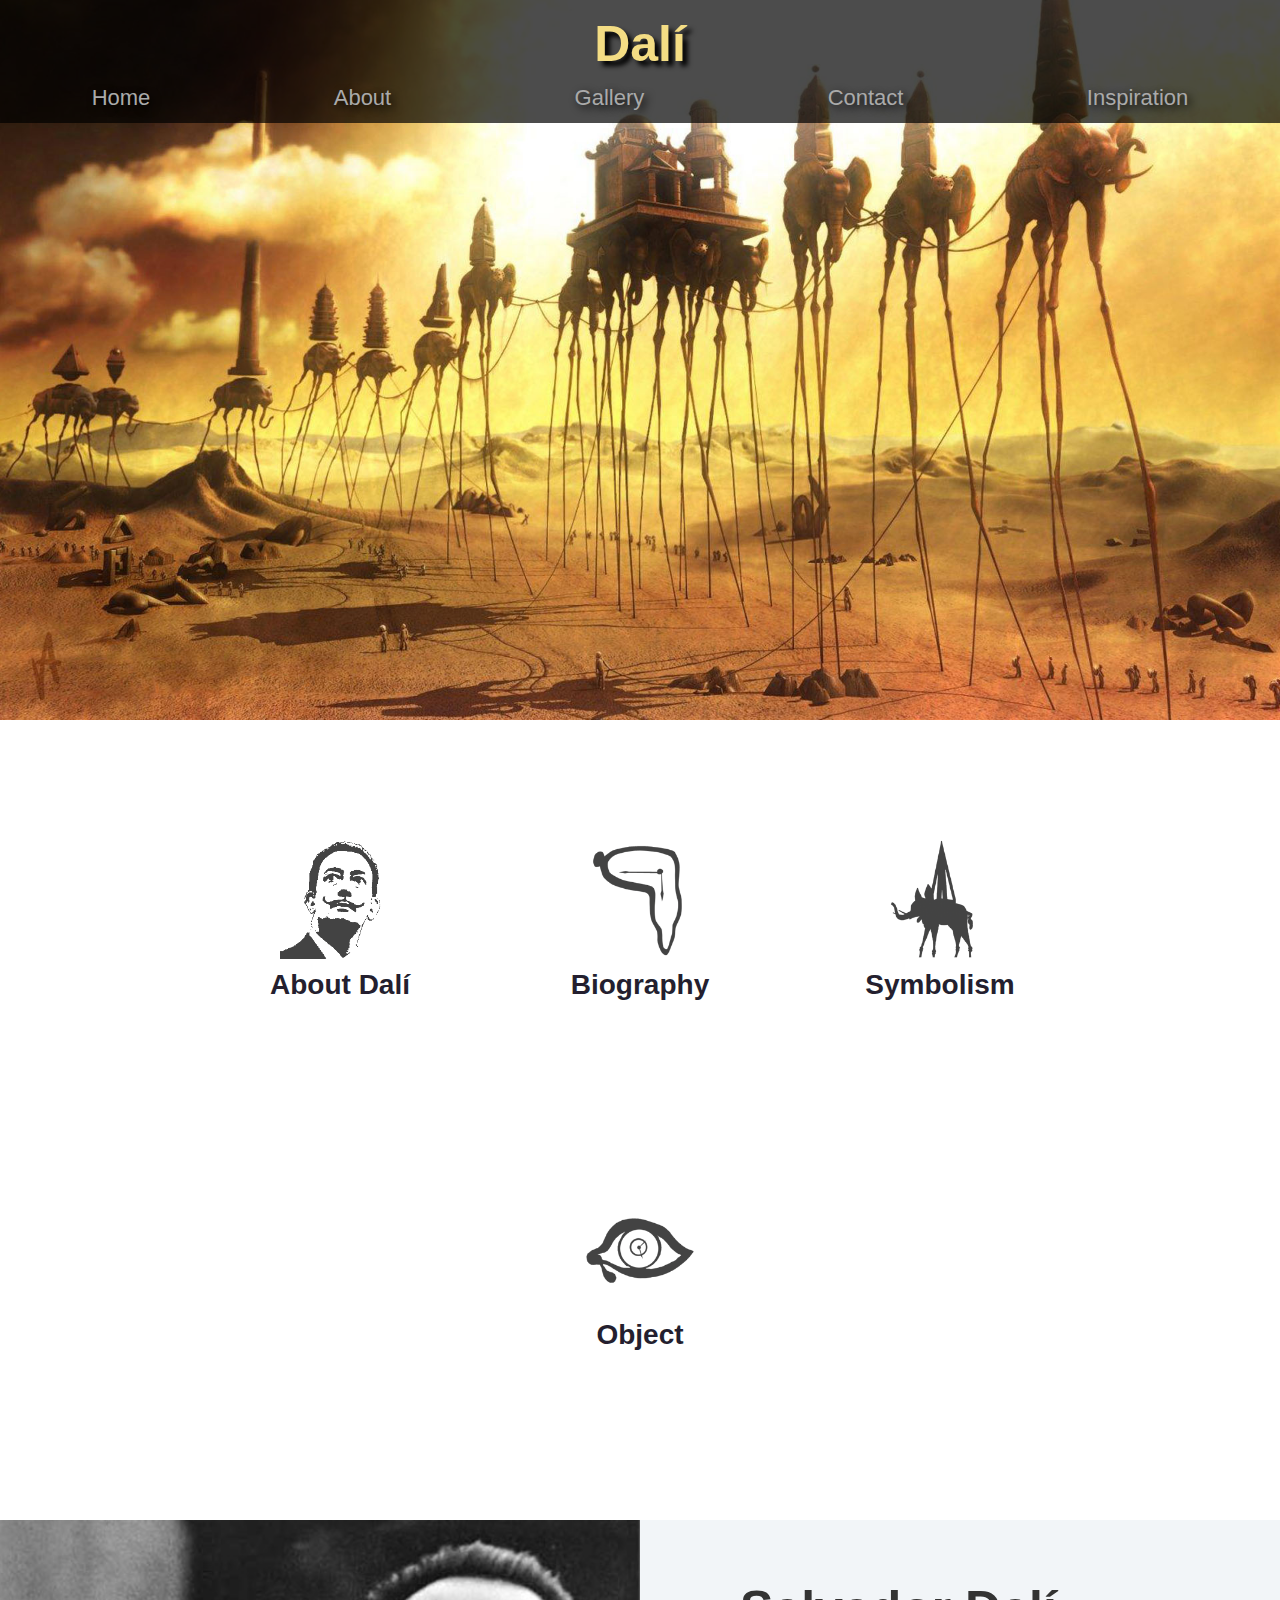
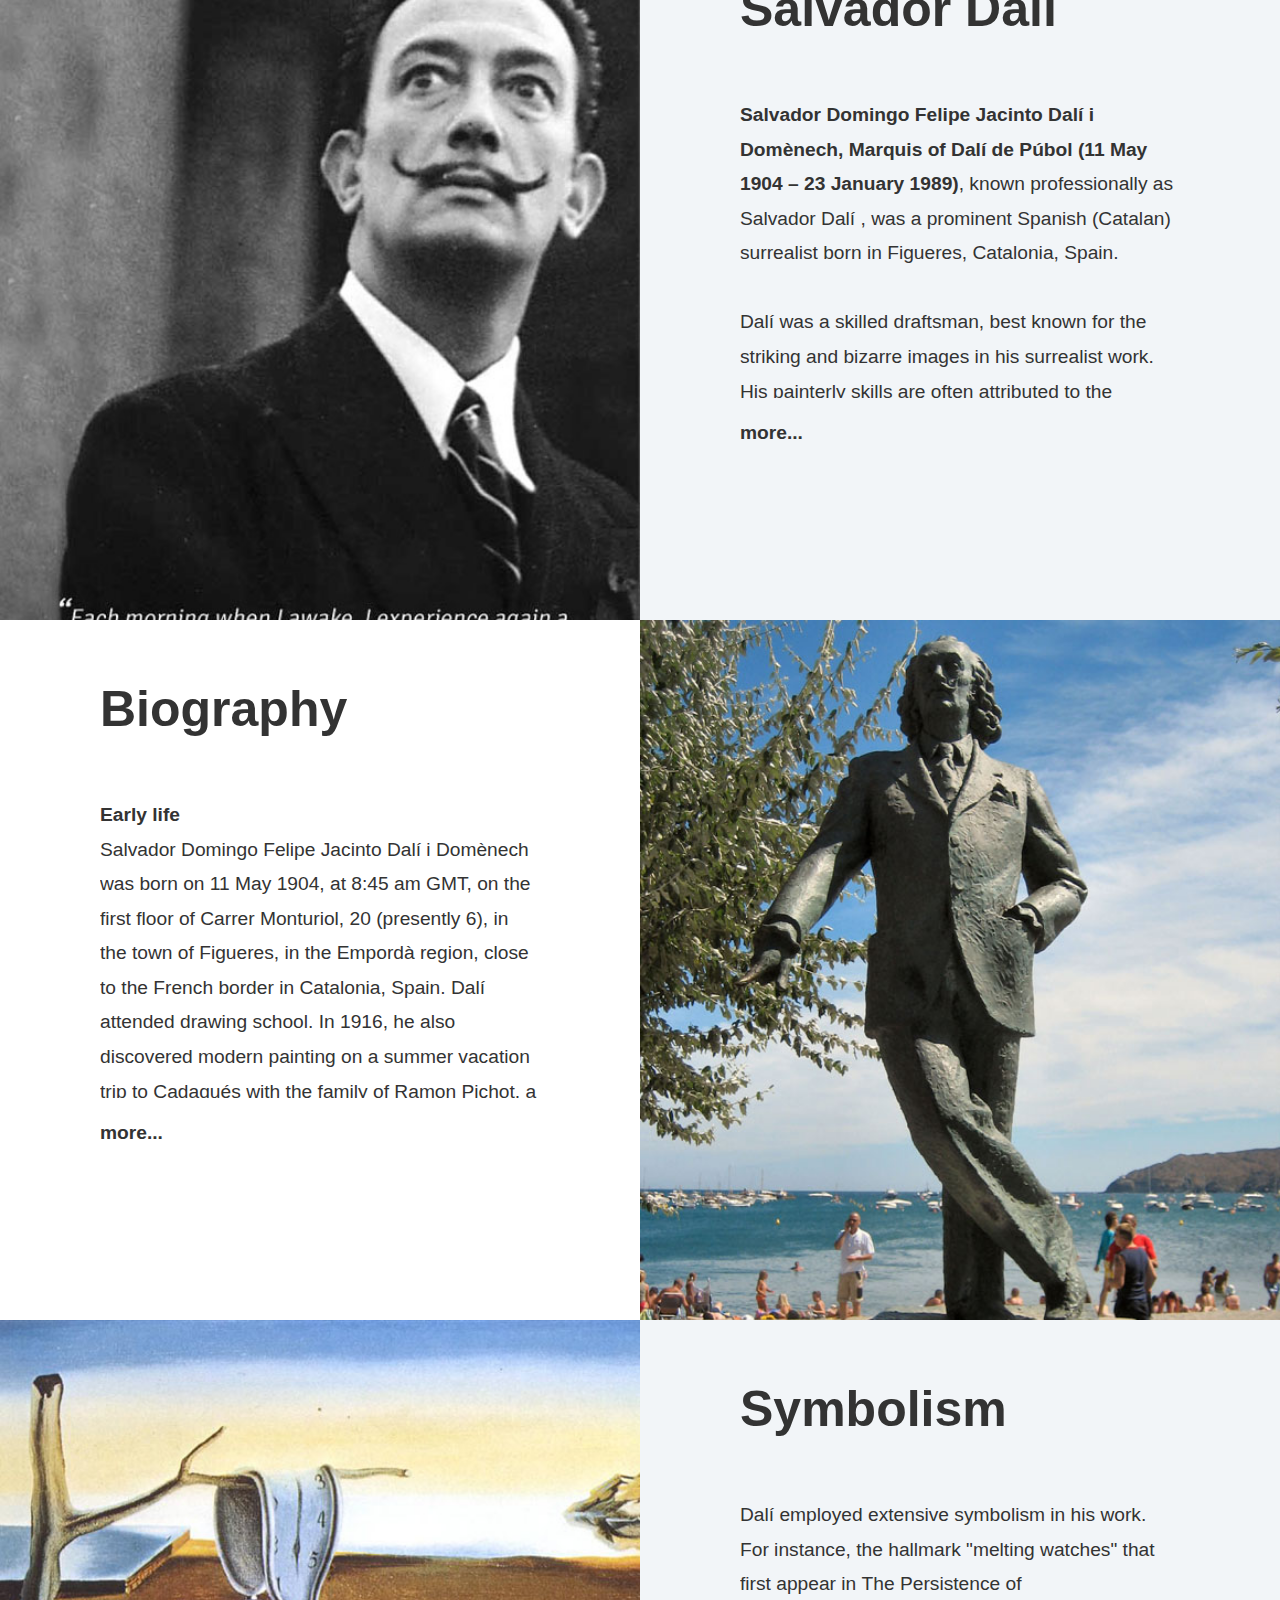
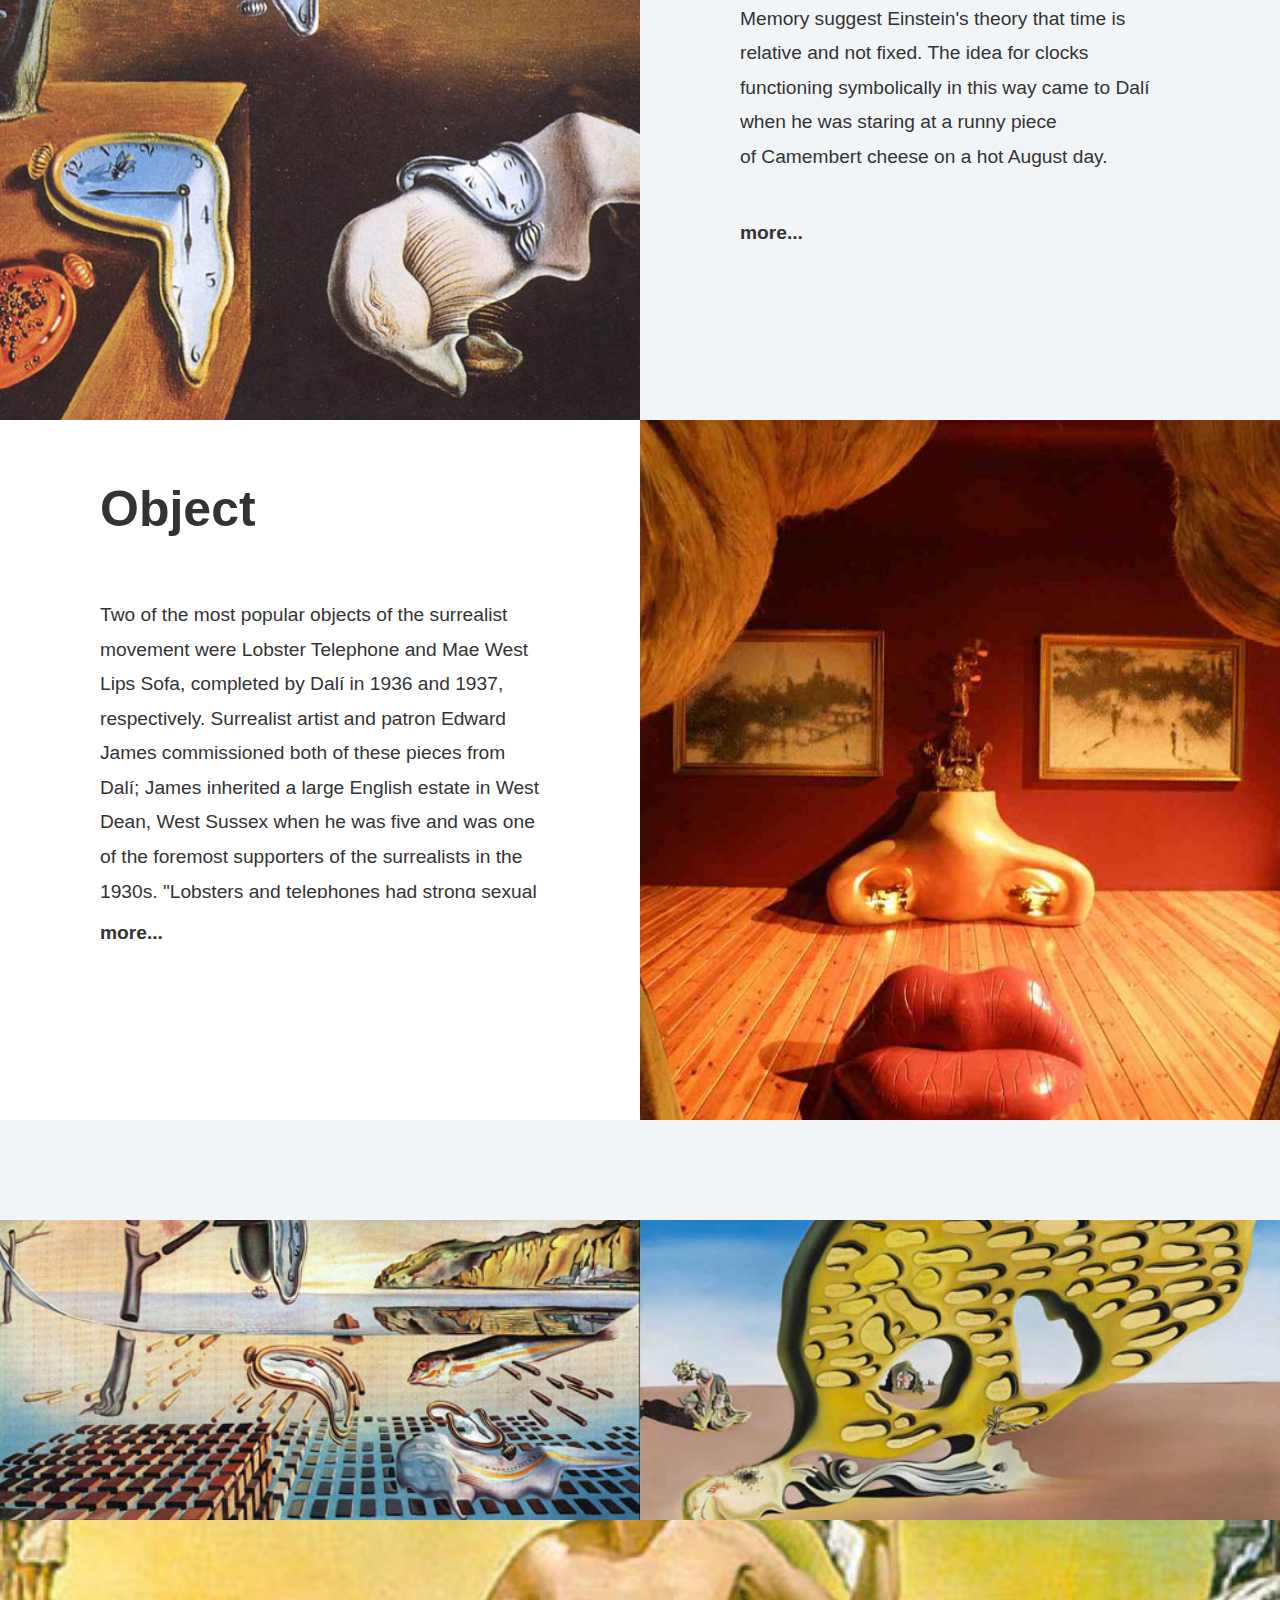
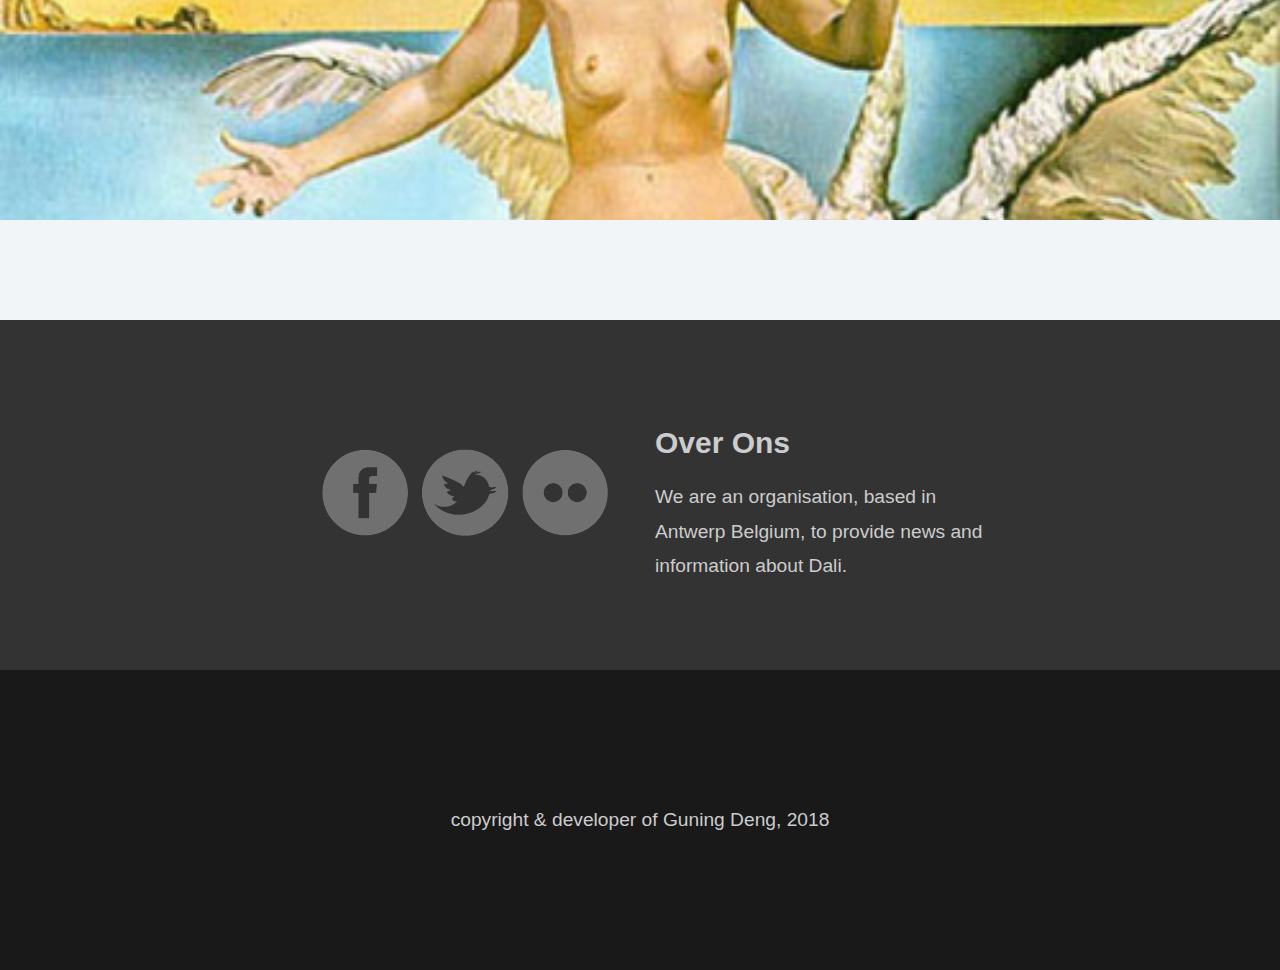
==== about.html @ 499a875d "1.0 Edition" ====
<!DOCTYPE html>
<html lang="en">
<head>
    <meta charset="UTF-8">
    <title>about</title>
    <link rel="stylesheet" href="css/style.css">
</head>
<body>
   <header>
       <div class="warp">
               <div class="swiper-container">
                   <div class="swiper-wrapper">
                       <div class="swiper-slider">
                           <div class="sliderimg" style="background-image: url(img/daliabout.jpg)"> </div>
                       </div>
                   </div>
               </div>
           </div>
           <div class="navbox">
               <h2 class="pagedali">Dalí</h2>
               <nav class="page">
               <a href="index.html" class="link">Home</a>
               <a href="about.html" class="link">About</a>
               <a href="gallery.html" class="link">Gallery</a>
               <a href="contact.html" class="link">Contact</a>
               <a href="inspiration.html" class="link">Inspiration</a>
           </nav>
           </div>
   </header>
   
   <main>
       <div class="box-icon">
          
           <a href="#sd" class="bookmark">
               <div class="iconbox"><img src="img/daiicon01.png" width="120px">
               <h5>About Dalí</h5>
               </div>
           </a>
           
           <a href="#bi" class="bookmark">
               <div class="iconbox"><img src="img/dalibio.png" width="120px">
               <h5>Biography</h5>
               </div>
           </a>
           
           <a href="#schilder" class="bookmark">
               <div class="iconbox"><img src="img/dalistijl.png" width="120px">
               <h5>Symbolism</h5>
               </div>
           </a>
           
           <a href="#ob" class="bookmark">
               <div class="iconbox"><img src="img/daliobj.png" width="120px" alt="dali icion">
               <h5>Object</h5>
               </div>
           </a>
          </div>     
       
       <section>
           <div class="imgbox" style="background-image: url(img/portrait.jpg)"><a name="sd"></a>
           </div>
           <articel class="texblokr">
               <h1>Salvador Dalí</h1>
               <p class="intro"><strong>Salvador Domingo Felipe Jacinto Dalí i Domènech, Marquis of Dalí de Púbol (11 May 1904 – 23 January 1989)</strong>, known professionally as Salvador Dalí , was a prominent Spanish (Catalan) surrealist born in Figueres, Catalonia, Spain.
               <br><br>
               Dalí was a skilled draftsman, best known for the striking and bizarre images in his surrealist work. His painterly skills are often attributed to the influence of Renaissance masters. His best-known work, The Persistence of Memory, was completed in August 1931. Dalí's expansive artistic repertoire included film, sculpture, and photography, in collaboration with a range of artists in a variety of media.
               </p> <br>
               <a href="https://nl.wikipedia.org/wiki/Salvador_Dal%C3%AD" target="_blank" class="morelink">
                  <p><strong>more...</strong></p>
               </a>
           </articel>
       </section>
       
       <section class="leftimg">
           <articel class="texblokl">
               <h1>Biography</h1>
               <p class="intro"><strong>Early life</strong><br>
               Salvador Domingo Felipe Jacinto Dalí i Domènech was born on 11 May 1904, at 8:45 am GMT, on the first floor of Carrer Monturiol, 20 (presently 6), in the town of Figueres, in the Empordà region, close to the French border in Catalonia, Spain.
               Dalí attended drawing school. In 1916, he also discovered modern painting on a summer vacation trip to Cadaqués with the family of Ramon Pichot, a local artist who made regular trips to Paris. The next year, Dalí's father organized an exhibition of his charcoal drawings in their family home. He had his first public exhibition at the Municipal Theatre in Figueres in 1919, a site he would return to decades later. <br><br>
               <strong>Madrid and Paris</strong>
               </p> <br>
               <a href="https://nl.wikipedia.org/wiki/Salvador_Dal%C3%AD" target="_blank" class="morelink">
                  <p><strong>more...</strong></p>
               </a>
           </articel>
           <div class="imgbox" style="background-image: url(img/Salvador_Dali_-_Statue_-_Cadaques_-_Spain.jpg)">
               <a name="bi">
               </a>
           </div>
       </section>
       
       <section>
           <div class="imgbox" style="background-image: url(img/1931.jpg)"><a name="schilder"></a>
           </div>
           <articel class="texblokr">
               <h1>Symbolism</h1>
               <p class="intro">Dalí employed extensive symbolism in his work. For instance, the hallmark "melting watches" that first appear in The Persistence of Memory suggest Einstein's theory that time is relative and not fixed. The idea for clocks functioning symbolically in this way came to Dalí when he was staring at a runny piece of Camembert cheese on a hot August day. <br><br>
               The elephant is also a recurring image in Dalí's works. It appeared in his 1944 work Dream Caused by the Flight of a Bee Around a Pomegranate a Second Before Awakening. The elephants, inspired by Gian Lorenzo Bernini's sculpture base in Rome of an elephant carrying an ancient obelisk, are portrayed "with long, multijointed, almost invisible legs of desire" along with obelisks on their backs. 
               </p> <br>
               <a href="https://nl.wikipedia.org/wiki/Salvador_Dal%C3%AD" target="_blank" class="morelink">
                  <p><strong>more...</strong></p>
               </a>
           </articel>
       </section>
       
       <section class="leftimg">
           <articel class="texblokl">
               <h1>Object</h1>
               <p class="intro"><a id="ob">Two of the most popular objects of the surrealist movement were Lobster Telephone and Mae West Lips Sofa, completed by Dalí in 1936 and 1937, respectively. Surrealist artist and patron Edward James commissioned both of these pieces from Dalí; James inherited a large English estate in West Dean, West Sussex when he was five and was one of the foremost supporters of the surrealists in the 1930s. "Lobsters and telephones had strong sexual connotations for [Dalí]", according to the display caption for the Lobster Telephone at the Tate Gallery, "and he drew a close analogy between food and sex." The telephone was functional, and James purchased four of them from Dalí to replace the phones in his retreat home.</a> 
               </p> <br>
               <a href="https://nl.wikipedia.org/wiki/Salvador_Dal%C3%AD" target="_blank" class="morelink">
                  <p><strong>more...</strong></p>
               </a>
           </articel>
           <div class="imgbox" style="background-image: url(img/mae-west-room.jpg)">
           </div>
       </section>
       
       <section class="under">
           <div class="galleryimg" style="background-image: url(img/persistence.jpg)">
               <div class="galleryfil">
                   <h3 class="gallerytitle">Persistence of Memory</h3>
                   <h6>Salvador Dalí</h6>
               </div>
           </div>
           <div class="galleryimg" style="background-image: url(img/Pinakothek-der-Moderne.jpg)">
               <div class="galleryfil">
                   <h3 class="gallerytitle">The Enigma of Desire</h3>
                   <h6>Salvador Dalí</h6>
               </div>
           </div>
           <div class="galleryimg" style="background-image: url(img/Leda-atomica.jpg)">
               <div class="galleryfil">
                   <h3 class="gallerytitle">Leda Atomica</h3>
                   <h6>Salvador Dalí</h6>
               </div>
           </div>
       </section>
       
   </main>
   
       <footer>
           <footer class="exinfo">
               <a href="https://www.facebook.com/SalvadorDaliPage/" target="_blank"><img src="img/facebook%20icon.png" width="100px" class="socialicon"></a>
               <a href="https://twitter.com/MuseuDali" target="_blank"><img src="img/twi%20icon.png" width="100px" class="socialicon"></a>
               <a href="https://www.flickr.com/groups/34301001@N00/" target="_blank"><img src="img/flickr%20icon.png" width="100px" class="socialicon"></a>
               <div class="footertext">
           <h4>Over Ons</h4>
           <p class="footertext">We are an organisation, based in Antwerp Belgium, to provide news and information about Dali.</p>
       </div>
           </footer>
           <footer class="copyright">
               <p>copyright & developer of Guning Deng, 2018</p>
           </footer>
       </footer>    

</body>
</html>
---- css/style.css ----
*{
    margin: 0;
    padding: 0;
    box-sizing: border-box;
}

body{
    min-height: 50vh;
    background: url(../img/beckground01.png);
    background-size: auto;
    font-family: Arial,sans-serif;
    font-size: 100%;
}

#container{
    width: 100vw;
    height: 100vh;
    display: flex;
    flex-direction: column;
    flex-wrap: wrap;
    
}


#homefilter{
    width: 100vw;
    height: 50vh;
    display: flex;
    align-items: flex-end;
    background: rgba(4,14,60,.25);
}

nav.homemenu{
    width: 48vw;
    height: 100px;
    display: flex;
    justify-content: flex-end;
    align-items: flex-end;
    transition: all 1.5s linear;
}

nav a.homelink{
    padding-left: 50px;
    font-size: 22px;
    color: #ccc;
    text-decoration: none;
}
nav a.homelink:hover {
    color: rgb(244, 221, 132);
}

#dalibox{
    width: 100vw;
    height: 50vh;
    display: flex;
}

#dalihome{
    width: 48vw;
    height: 100px;
    text-align: right;
}

.dalih2{
    width: 100%;
    min-height: 50px;
}

h2.homedali{
    font-size: 50px;
    color: rgb(244, 221, 132);
    text-shadow: 5px 5px 5px #000;
    
}

#homeimgbox{
    width: 52vw;
    height: 100vh;
    margin-top: -50vh;
    display: flex;
    justify-content: flex-end;
    align-items: flex-end;
}

#homeimg{
    width: 90%;
    height: 98vh;
    background: url(../img/hooft02.png) no-repeat;
    background-size: contain;
    background-position: right bottom;
}


/* about */

header{
    width: 100%;
    height: 100%;
    top: 0;
    left: 0;
    position: relative;
}

.warp{
    width: 100vw;
    height: 0;
    padding-bottom: 56.25%;
    top: 0;
    left: 0;
    position: relative;
    background: #333;
    overflow: hidden;
}

.swiper-container{
    width: 100%;
    height: 0;
    padding-bottom: 56.25%;
}

.sliderimg{
    width: 300%;
    height: 0;
    padding-bottom: 56.25%;
    background: #000 0 center no-repeat;
    background-size: cover;
    animation: silder 20s infinite linear;
    animation-play-state: running;
}
@keyframes silder{
    0% {
        transform: translate(0,0);
    }
    7% {
        transform: translate(0,0);
    }
    
    12% {
        transform: translate(-33.33%,0);
    }
    32% {
        transform: translate(-33.33%,0);
    }
    
    37% {
        transform: translate(-66.66%,0);
    }
    57% {
        transform: translate(-66.66%,0);
    }
    
    62% {
        transform: translate(-33.33%,0);
    }
    82% {
        transform: translate(-33.33%,0);
    }
    
    87% {
        transform: translate(0,0);
    }
    
}
.sliderimg:hover {
    animation-play-state: paused;
}

.navbox{
    width: 100vw;
    min-height: 120px;
    top: 0;
    left: 0;
    position: absolute;
    background: rgba(0,0,0,.7);
    text-align: center;
}

h2.pagedali{
    font-size: 50px;
    margin-top: 15px;
    color: rgb(244, 221, 132);
    text-shadow: 5px 5px 5px #000;
}

nav.page{
    width: 100%;
    height: 50px;
    display: flex;
    justify-content: center;
    align-items: flex-end;
    
}

a.link{
    min-height: 50px;
    display: flex;
    flex: auto;
    justify-content: center;
    align-items: center;
    padding: 0 50px;
    font-size: 22px;
    color: #aaa;
    text-decoration: none;
    text-shadow: 3px 3px 8px #000;
}
a.link:hover {
    color: rgb(244, 221, 132);
}

.box-icon{
    width: 100vw;
    min-height: 300px;
    display: flex;
    padding: 50px;
    flex-wrap: wrap;
    justify-content: center;
    background: #fff;
}

.iconcont{
    width: 100%;
    min-height: 300px;
    display: flex;
    flex-wrap: wrap;
    justify-content: space-around;
}
.iconbox{
    width: 300px;
    height: 300px;
    margin-bottom: 50px;
    display: flex;
    flex-direction: column;
    justify-content: center;
    align-items: center;
    text-align: center;
    text-decoration: none;
    color: rgb(36, 31, 47);
    border: 8px solid rgba(0, 0,0,0);
    border-radius: 50%;
    box-shadow: 8px 8px 10px rgba(0,0,0,0);
    transition: all .5s linear;
}
.iconbox:hover {
    border: 8px solid rgba(0, 0,0,.1);
    border-radius: 50%;
    box-shadow: 8px 8px 10px rgba(0,0,0,.3);
}

a.bookmark{
    text-decoration: none;
}

section{
    width: 100vw;
    min-height: 600px;
    background: #f2f5f8;
    display: flex;
    flex-direction: row;
}

.imgbox{
    width: 50%;
    height: 700px;
    background-repeat: no-repeat;
    background-size: cover;
    background-position: top;
}

articel.texblokr{
    width: 50%;
    padding: 0 100px 20px 100px;
    background: #f2f5f8;
    color: #333;
}

articel.texblokl{
    width: 50%;
    padding: 0 100px 20px 100px;
    background: #fff;
    color: #333;
}

h1{
    font-size: 50px;
    margin: 60px 0;
}

p{
    font-size: 1.2em;
    line-height: 180%;
}

p.intro{
    width: 100%;
    height: 300px;
    overflow: hidden;
}

a.morelink{
    color: #333;
    text-decoration: none;
}

footer{
    width: 100vw;
    min-height: 300px;
    background: #fff;
    color: #ccc;
}

section.under{
    padding: 100px 0;
    display: flex;
    flex-wrap: wrap;
    align-items: center;
}

.galleryimg{
    width: 500px;
    height: 300px;
    flex: auto;
    background-repeat: no-repeat;
    background-size: cover;
    background-position: center;
}

.galleryfil{
    height: 300px;
    background: rgba(0,0,0,0);
    transition: all .6s linear;
}
.galleryfil:hover {
    background: rgba(0,0,0,.7);
}
.galleryfil:hover h3.gallerytitle {
    height: 70px;
    top: 100px;
    color: rgba(244,221,132,1);
}
.galleryfil:hover h6 {
    color: rgba(255,255,255,.8);
}

h3.gallerytitle{
    height: 70px;
    top: 0px;
    left: 0;
    margin: 0 auto;
    position: relative;
    color: rgba(244,221,132,0);
    text-align: center;
    line-height: 65px;
    font-size: 38px;
    transform-origin: center;
    transition: all .75s linear;
}
h6{
    top: 50%;
    font-size: 1em;
    font-style: oblique;
    text-align: center;
    color: rgba(255,255,255,0);
    line-height: 200px;
    transition: all 1.9s linear;
}

footer.exinfo{
    width: 100%;
    min-height: 350px;
    padding: 50px;
    display: flex;
    flex-wrap: wrap;
    justify-content: center;
    align-items: center;
    align-items: center;
    background: rgba(0,0,0,.8);
}

footer.copyright{
    width: 100%;
    height: 200px;
    display: flex;
    justify-content: center;
    align-items: center;
    background: rgba(0,0,0,.9);
}

img.socialicon{
    opacity: .3;
}

img.socialicon:hover {
    opacity: .6;
}

.footertext{
    width: 350px;
    padding-left: 20px;
}
h4{
    font-size: 30px;
    margin: 20px 0;
    padding-left: 20px;
}

h5{
    margin-top: 10px;
    font-size: 28px;
}

/* gallery */

a.iconlink{
    text-decoration: none;
}

/* contact */
#gmap{
    width: 50%;
    height: 700px;
    overflow: hidden;
}

#inform{
    width: 100%;
    font-size: 20px;
}

#infoarea{
    width: 100%;
    height: 160px;
}

.openingsuren{
    min-height: 300px;
}

.dagen{
    width: 100%;
    min-height: 30px;
    display: flex;
    flex-wrap: wrap;
}

.uren{
    width: 50%;
}
p.pcont{
    line-height: 120%;
}

.formfont{
    width: 80px;
    height: 30px;
    padding: 5px;
    border-radius: 5px;
    font-size: 20px;
    color: #333;
    line-height: 10px;
}

/* animation */
header.header-anim{
    width: 100vw;
    min-height: 120px;
    background: rgba(0,0,0,.7);
}
main.animatie{
    width: 100vw;
    height: 1200px;
    background: #f2f5f8;
}

#anibox{
    height: 1000px;
    position: relative;
}

#anicontan{
    width: 585px;
    height: 800px;
    position: absolute;
    top: 50%;
    left: 50%;
    transform: translate(-50%,-50%);
}

#corp{
    width: 585px;
    height: 800px;
    position: absolute;
    background-image: url(../img/corpushypercube01.jpg);
}

#blokback{
    width: 185px;
    height: 185px;
    top: 228px;
    left: 270px;
    position: absolute;
    background-image: url(../img/backblok01.png);
    animation: blok 2s 3.7s infinite ease-in-out;
}

#blokleft{
    width: 185px;
    height: 185px;
    top: 175px;
    left: 45px;
    position: absolute;
    transform: scale(1);
    background-image: url(../img/sideblokleft.png);
    animation: blok 2s 1s infinite ease-in-out;
}
@keyframes blok{
    50% {
        transform: scale(.96)
    }
}

#blokcnet01{
    width: 185px;
    height: 185px;
    top: 28px;
    left: 168px;
    position: absolute;
    background-image: url(../img/centblok01.png);
    animation: blok 2s infinite ease-in-out;
}

#blokcent02{
    width: 185px;
    height: 185px;
    top:150px;
    left: 168px;
    position: absolute;
    background-image: url(../img/centblok02.png);
    animation: blok 2s 1.5s infinite ease-in-out;
}

#blokcent03{
    width: 185px;
    height: 185px;
    top: 260px;
    left: 163px;
    position: absolute;
    background-image: url(../img/centblok03.png);
    transform: scale(1.02);
    animation: blok 2s 3.3s infinite ease-in-out;
}

#blokcent04{
    width: 185px;
    height: 185px;
    top: 388px;
    left: 165px;
    position: absolute;
    background-image: url(../img/centblok04.png);
    animation: blok 2s 4.7s infinite ease-in-out;
}

#blokright{
    width: 185px;
    height: 185px;
    top: 123px;
    left: 280px;
    position: absolute;
    background-image: url(../img/sideblokright.png);
    animation: blok 2s 2.3s infinite ease-in-out;
}

#lichaam{
    width: 409px;
    height: 544px;
    top: 10px;
    left: 30px;
    position: absolute;
    background: url(../img/lihaam01.png);
    animation: lic 2.8s 1.2s infinite linear;
}
@keyframes lic{
    50% {
        transform: scale(.93) perspective(450px) rotateX(6deg);
    }
}

#flyerbox{
    width: 100px;
    height: 200px;
    position: absolute;
    transform: translate3d(0px,500px,0);
    animation: ff 6s 1.3s infinite ease-in-out;
}
@keyframes ff{
    50% {
        transform: translate3d(500px,150px,0);
    }
    100% {
        transform: translate3d(100px,-100px,0) scale(.05);
    }
}

#fly{
    width: 50px;
    height: 50px;
    top: 90%;
    position: relative;
    background-image: url(../img/butterfly-animated-gif-45.gif);
    background-repeat: no-repeat;
    background-size: contain;
    animation: fly 2.1s infinite ease-in-out;
}
@keyframes fly{
    50% {
        top: 10%;
    }
}



/* screen smaller than 800px */
@media all and (max-width: 800px) {
    #container {
        flex-direction: column;
    }
    #dalibox {
        flex-direction: column;
    }
    #homeimgbox {
        width: 100vw;
        min-height: 80vh;
        margin-top: 0;
        align-items: flex-end;
    }
    
    #homeimg {
        width: 100%;
        height: 500px;
        background-size: contain;
    }
    #dalihome {
        width: 100vw;
        text-align: center;
    }
    
    #homefilter {
        height: 100px;
    }
    nav.homemenu {
    width: 100vw;
    height: 100px;
    display: flex;
    justify-content: center;
    align-items: center;
    }
    nav >a.homelink {
    flex: auto;
    padding: 0 20px;
    font-size: 22px;
    }
    
    /* page */
    
    .iconcont{
        justify-content: center;
    }
        
    section {
        flex-direction: column;
        align-items: center;
    }
    section.leftimg {
        flex-direction: column-reverse;
    }
    
    articel.texblokr {
        width: 100%;
    }
    articel.texblokl{
        width: 100%;
        background: #f2f5f8;
    }
    a.link {
        padding: 0;
    }
    .galleryimg{
        width: 100%;
    }
    .imgbox {
        width: 100%;
    }
    
    #inform {
        width: 100%;
    }
    #gmap {
        width: 100%;
    }
}
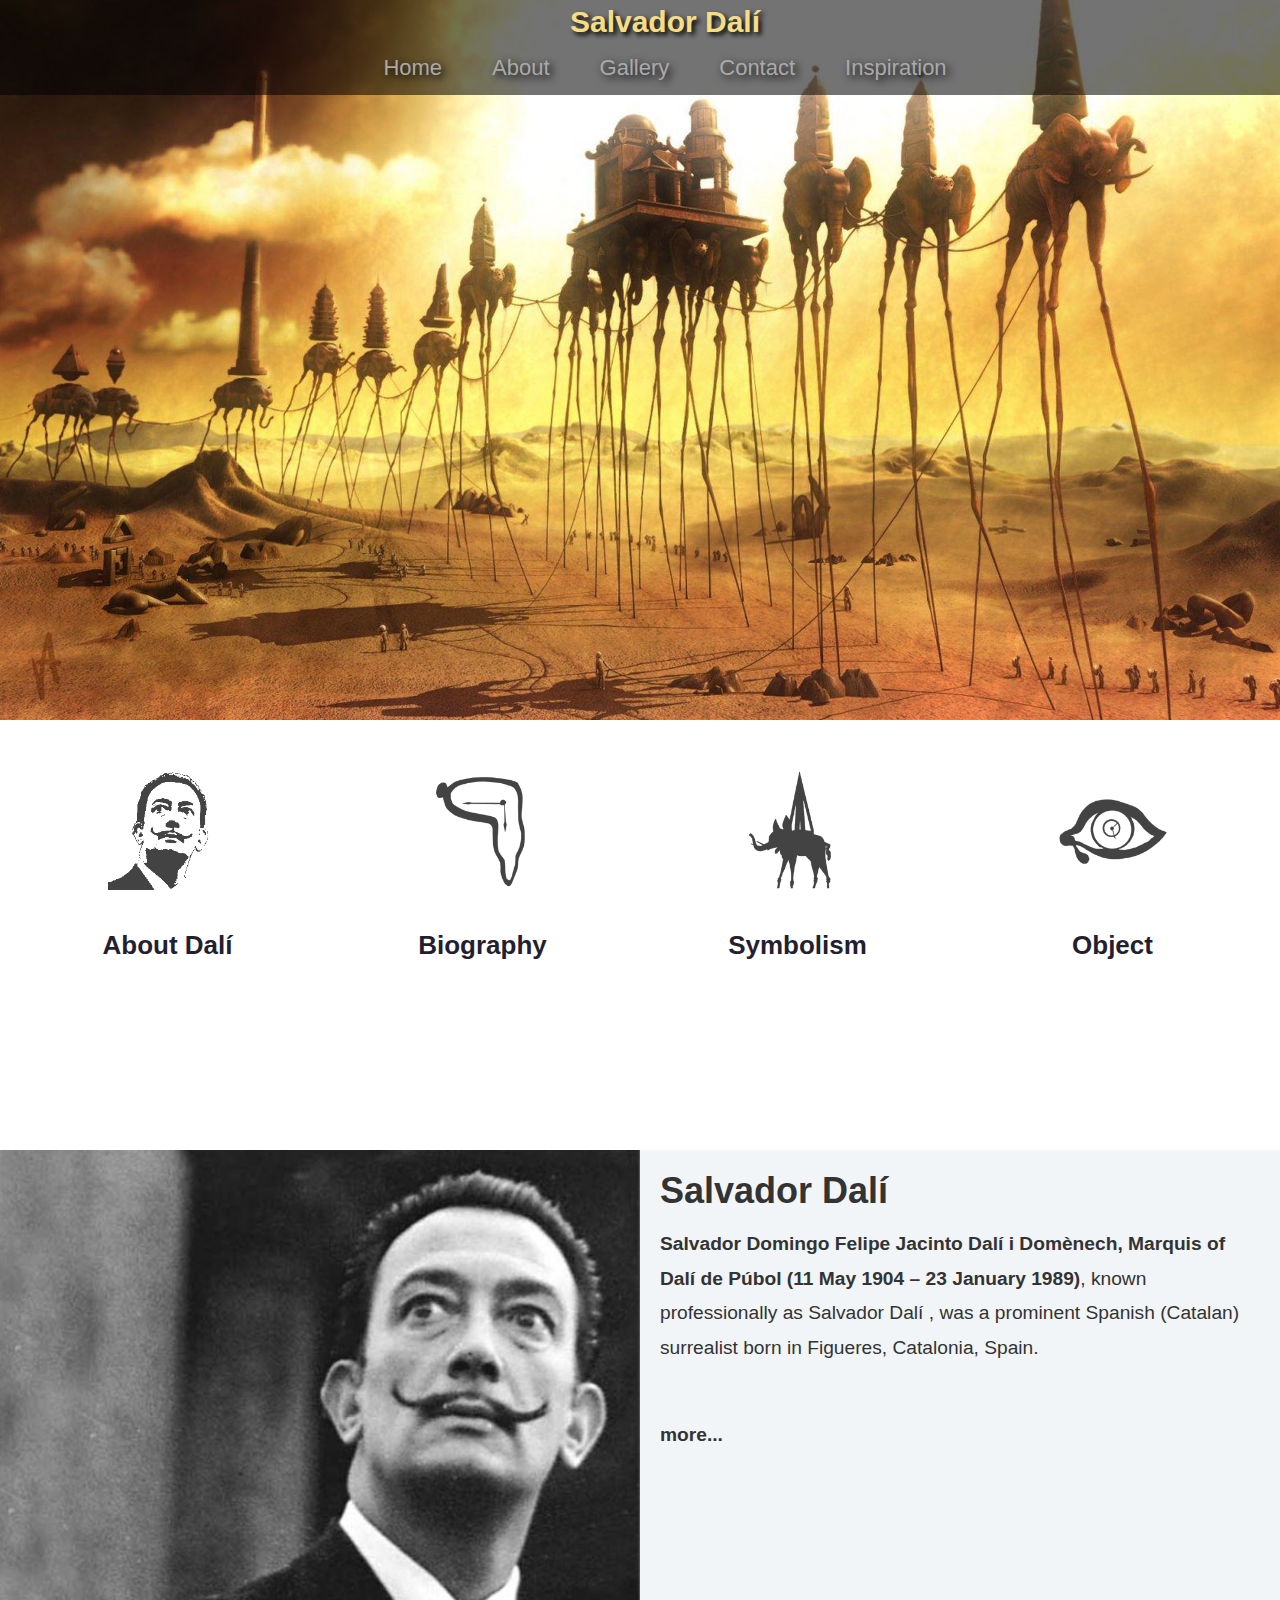
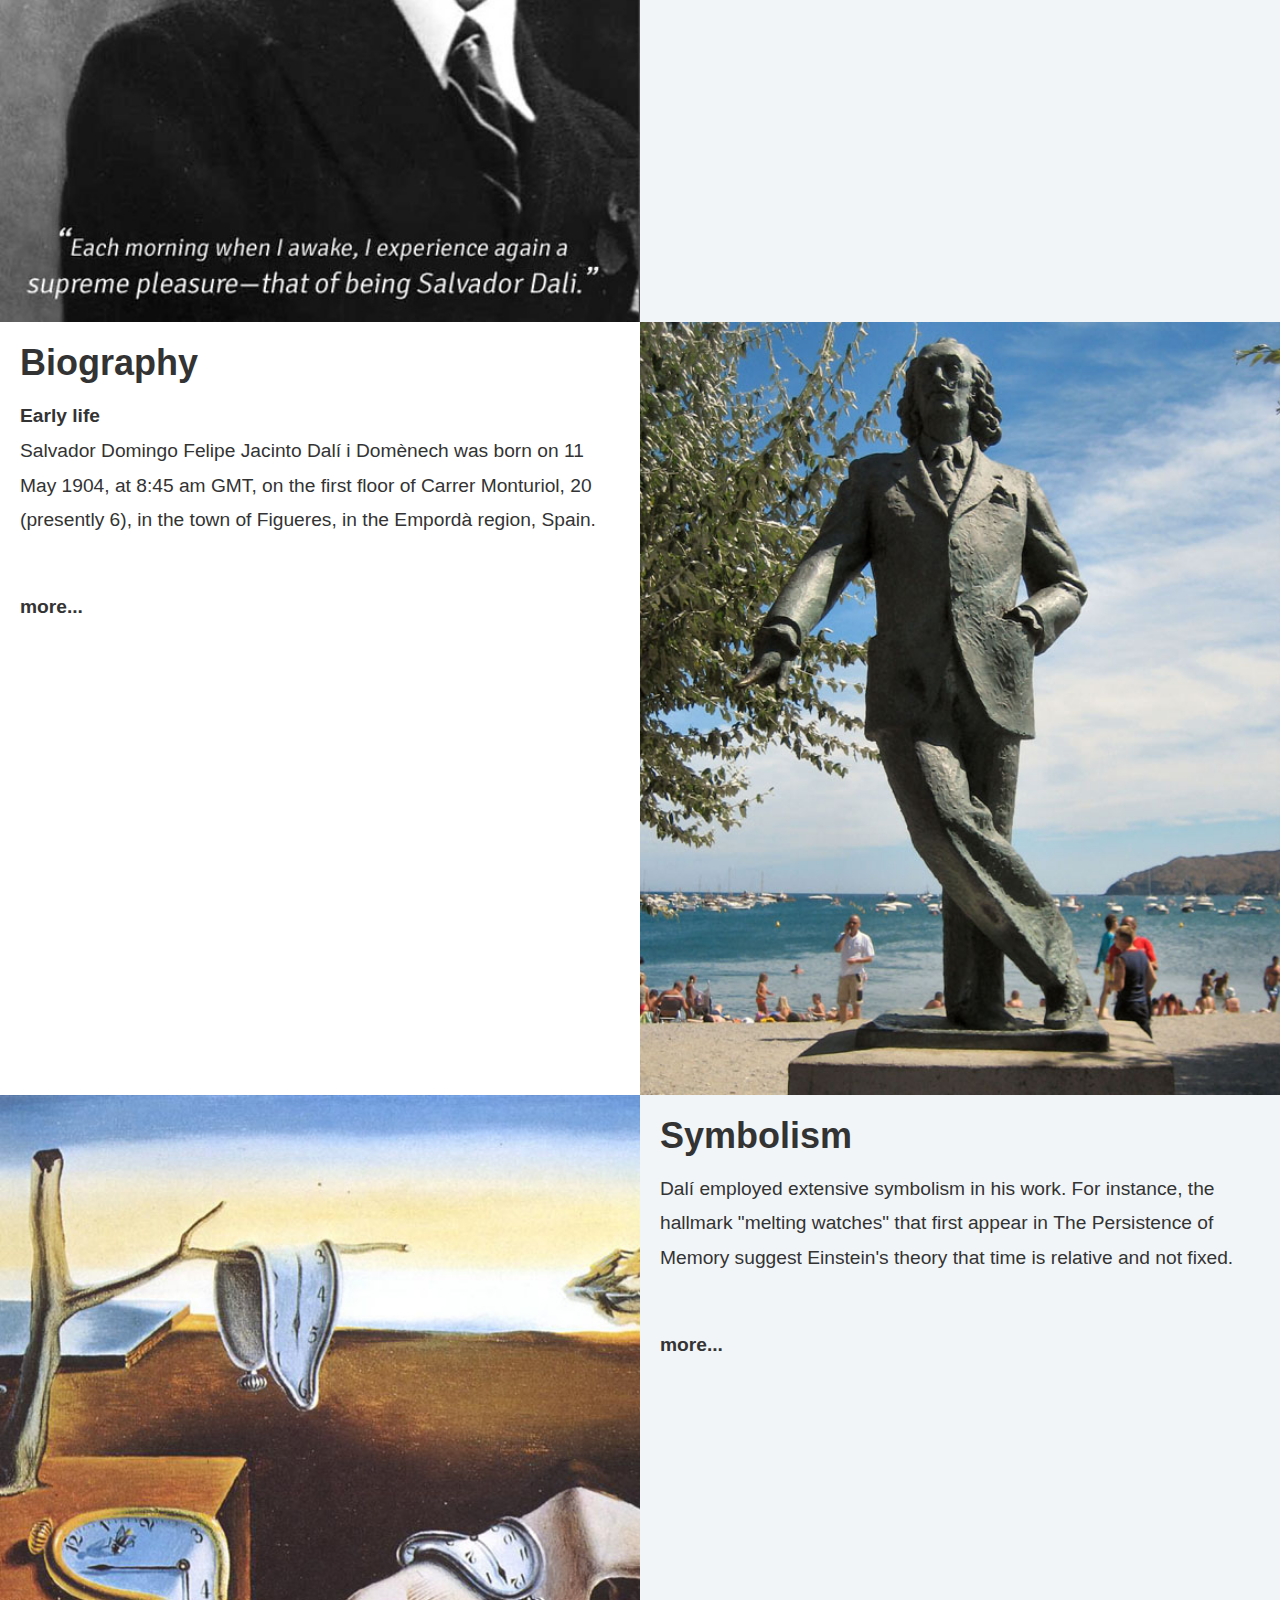
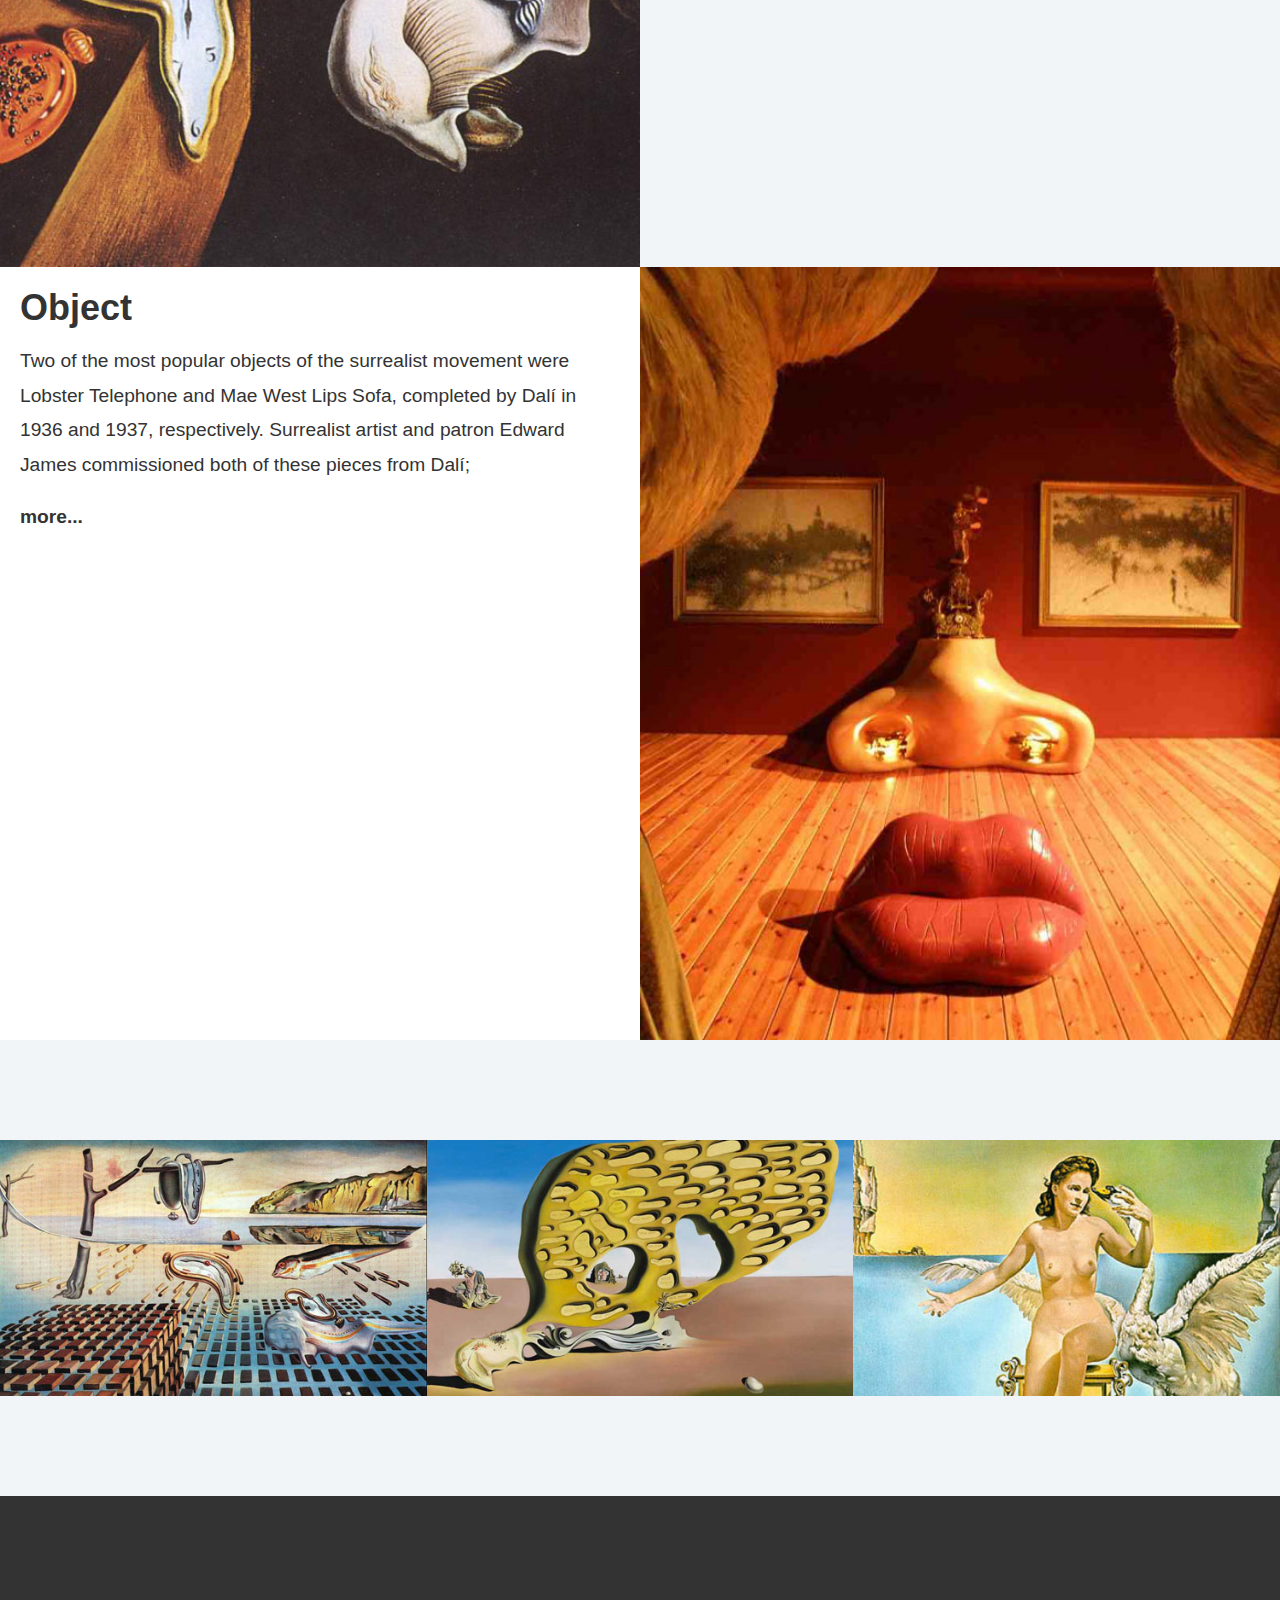
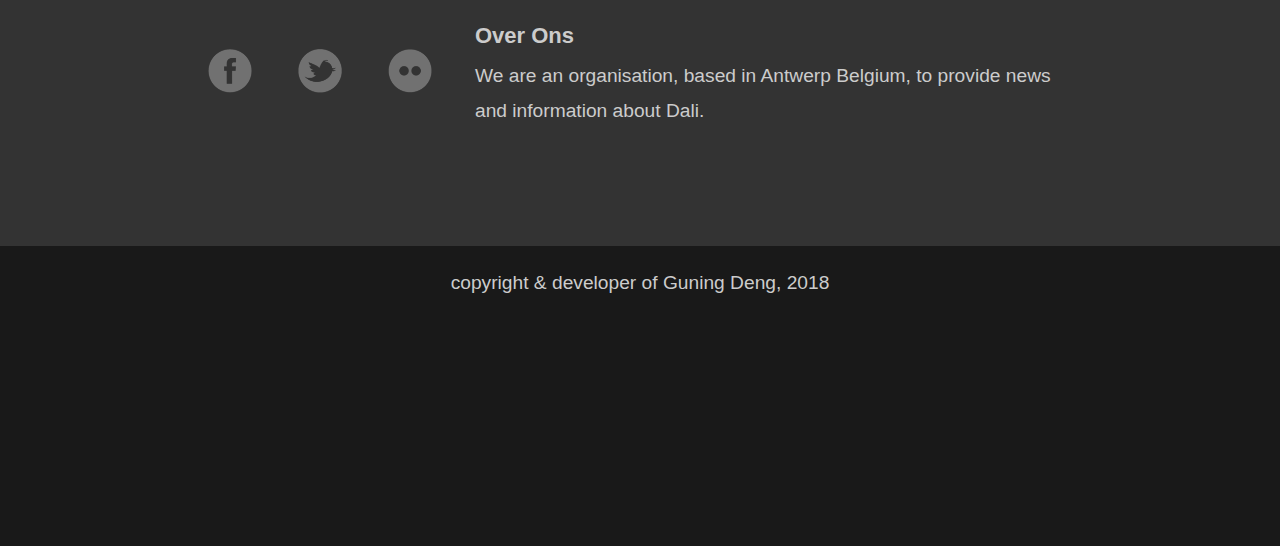
==== commit 4b852aaa: "Second Edition" ====
--- a/about.html
+++ b/about.html
@@ -4,8 +4,11 @@
     <meta charset="UTF-8">
     <title>about</title>
     <link rel="stylesheet" href="css/style.css">
+    <meta name="viewport" content="width=device-width, initial-scale=1.0">
 </head>
 <body>
+  
+  <div class="container-page">
    <header>
        <div class="warp">
                <div class="swiper-container">
@@ -15,55 +18,66 @@
                        </div>
                    </div>
                </div>
-           </div>
-           <div class="navbox">
-               <h2 class="pagedali">Dalí</h2>
-               <nav class="page">
-               <a href="index.html" class="link">Home</a>
-               <a href="about.html" class="link">About</a>
-               <a href="gallery.html" class="link">Gallery</a>
-               <a href="contact.html" class="link">Contact</a>
-               <a href="inspiration.html" class="link">Inspiration</a>
-           </nav>
-           </div>
+       </div>
+           
+           
+       <div id="hamburgmenu-page">
+          <div class="hamburg-1"></div>
+          <div class="hamburg-2"></div>
+          <div class="hamburg-3"></div>
+       </div>
+        
+       <h2 class="pagetile-dali">Salvador Dalí</h2>
+                      
+       <nav class="pagemenu">
+          <a href="index.html" class="link">Home</a>
+          <a href="about.html" class="link">About</a>
+          <a href="gallery.html" class="link">Gallery</a>
+          <a href="contact.html" class="link">Contact</a>
+          <a href="inspiration.html" class="link">Inspiration</a>
+        </nav>
+        
+        
    </header>
    
    <main>
        <div class="box-icon">
           
            <a href="#sd" class="bookmark">
-               <div class="iconbox"><img src="img/daiicon01.png" width="120px">
+               <div class="iconbox"><img src="img/daiicon01.png">
+               </div>
                <h5>About Dalí</h5>
-               </div>
            </a>
            
            <a href="#bi" class="bookmark">
-               <div class="iconbox"><img src="img/dalibio.png" width="120px">
+               <div class="iconbox">
+               <img src="img/dalibio.png">
+               </div>
                <h5>Biography</h5>
-               </div>
            </a>
            
            <a href="#schilder" class="bookmark">
-               <div class="iconbox"><img src="img/dalistijl.png" width="120px">
+               <div class="iconbox"><img src="img/dalistijl.png">
+               </div>
                <h5>Symbolism</h5>
-               </div>
            </a>
            
            <a href="#ob" class="bookmark">
-               <div class="iconbox"><img src="img/daliobj.png" width="120px" alt="dali icion">
+               <div class="iconbox"><img src="img/daliobj.png" alt="dali icion">
+               </div>
                <h5>Object</h5>
-               </div>
            </a>
           </div>     
        
        <section>
-           <div class="imgbox" style="background-image: url(img/portrait.jpg)"><a name="sd"></a>
+           <div class="imgbox">
+           <img src="img/portrait.jpg" alt="">
+           <a name="sd"></a>
            </div>
            <articel class="texblokr">
                <h1>Salvador Dalí</h1>
                <p class="intro"><strong>Salvador Domingo Felipe Jacinto Dalí i Domènech, Marquis of Dalí de Púbol (11 May 1904 – 23 January 1989)</strong>, known professionally as Salvador Dalí , was a prominent Spanish (Catalan) surrealist born in Figueres, Catalonia, Spain.
                <br><br>
-               Dalí was a skilled draftsman, best known for the striking and bizarre images in his surrealist work. His painterly skills are often attributed to the influence of Renaissance masters. His best-known work, The Persistence of Memory, was completed in August 1931. Dalí's expansive artistic repertoire included film, sculpture, and photography, in collaboration with a range of artists in a variety of media.
                </p> <br>
                <a href="https://nl.wikipedia.org/wiki/Salvador_Dal%C3%AD" target="_blank" class="morelink">
                   <p><strong>more...</strong></p>
@@ -72,87 +86,99 @@
        </section>
        
        <section class="leftimg">
+           <a name="bi"></a>
+           <div class="imgbox">
+              <img src="img/Salvador_Dali_-_Statue_-_Cadaques_-_Spain.jpg" alt="">
+              
+           </div>
            <articel class="texblokl">
                <h1>Biography</h1>
                <p class="intro"><strong>Early life</strong><br>
-               Salvador Domingo Felipe Jacinto Dalí i Domènech was born on 11 May 1904, at 8:45 am GMT, on the first floor of Carrer Monturiol, 20 (presently 6), in the town of Figueres, in the Empordà region, close to the French border in Catalonia, Spain.
-               Dalí attended drawing school. In 1916, he also discovered modern painting on a summer vacation trip to Cadaqués with the family of Ramon Pichot, a local artist who made regular trips to Paris. The next year, Dalí's father organized an exhibition of his charcoal drawings in their family home. He had his first public exhibition at the Municipal Theatre in Figueres in 1919, a site he would return to decades later. <br><br>
-               <strong>Madrid and Paris</strong>
+               Salvador Domingo Felipe Jacinto Dalí i Domènech was born on 11 May 1904, at 8:45 am GMT, on the first floor of Carrer Monturiol, 20 (presently 6), in the town of Figueres, in the Empordà region, Spain.
+               <br><br>
                </p> <br>
                <a href="https://nl.wikipedia.org/wiki/Salvador_Dal%C3%AD" target="_blank" class="morelink">
                   <p><strong>more...</strong></p>
-               </a>
+               </a> <br>
            </articel>
-           <div class="imgbox" style="background-image: url(img/Salvador_Dali_-_Statue_-_Cadaques_-_Spain.jpg)">
-               <a name="bi">
-               </a>
-           </div>
+           
        </section>
        
        <section>
-           <div class="imgbox" style="background-image: url(img/1931.jpg)"><a name="schilder"></a>
+           <a name="schilder"></a>
+           <div class="imgbox">
+           <img src="img/1931.jpg" alt="">
            </div>
            <articel class="texblokr">
                <h1>Symbolism</h1>
-               <p class="intro">Dalí employed extensive symbolism in his work. For instance, the hallmark "melting watches" that first appear in The Persistence of Memory suggest Einstein's theory that time is relative and not fixed. The idea for clocks functioning symbolically in this way came to Dalí when he was staring at a runny piece of Camembert cheese on a hot August day. <br><br>
-               The elephant is also a recurring image in Dalí's works. It appeared in his 1944 work Dream Caused by the Flight of a Bee Around a Pomegranate a Second Before Awakening. The elephants, inspired by Gian Lorenzo Bernini's sculpture base in Rome of an elephant carrying an ancient obelisk, are portrayed "with long, multijointed, almost invisible legs of desire" along with obelisks on their backs. 
+               <p class="intro">Dalí employed extensive symbolism in his work. For instance, the hallmark "melting watches" that first appear in The Persistence of Memory suggest Einstein's theory that time is relative and not fixed. <br><br>
                </p> <br>
                <a href="https://nl.wikipedia.org/wiki/Salvador_Dal%C3%AD" target="_blank" class="morelink">
                   <p><strong>more...</strong></p>
-               </a>
+               </a> <br>
            </articel>
+           
        </section>
        
        <section class="leftimg">
-           <articel class="texblokl">
-               <h1>Object</h1>
-               <p class="intro"><a id="ob">Two of the most popular objects of the surrealist movement were Lobster Telephone and Mae West Lips Sofa, completed by Dalí in 1936 and 1937, respectively. Surrealist artist and patron Edward James commissioned both of these pieces from Dalí; James inherited a large English estate in West Dean, West Sussex when he was five and was one of the foremost supporters of the surrealists in the 1930s. "Lobsters and telephones had strong sexual connotations for [Dalí]", according to the display caption for the Lobster Telephone at the Tate Gallery, "and he drew a close analogy between food and sex." The telephone was functional, and James purchased four of them from Dalí to replace the phones in his retreat home.</a> 
-               </p> <br>
-               <a href="https://nl.wikipedia.org/wiki/Salvador_Dal%C3%AD" target="_blank" class="morelink">
+         <a name="ob"></a>
+         <div class="imgbox">
+           <img src="img/mae-west-room.jpg" alt="">
+           </div>
+         <articel class="texblokl">
+           <h1>Object</h1>
+           <p class="intro">Two of the most popular objects of the surrealist movement were Lobster Telephone and Mae West Lips Sofa, completed by Dalí in 1936 and 1937, respectively. Surrealist artist and patron Edward James commissioned both of these pieces from Dalí; 
+           </p> <br>
+           <a href="https://nl.wikipedia.org/wiki/Salvador_Dal%C3%AD" target="_blank" class="morelink">
                   <p><strong>more...</strong></p>
-               </a>
-           </articel>
-           <div class="imgbox" style="background-image: url(img/mae-west-room.jpg)">
-           </div>
+           </a> <br>
+        </articel>
+           
        </section>
        
        <section class="under">
-           <div class="galleryimg" style="background-image: url(img/persistence.jpg)">
-               <div class="galleryfil">
-                   <h3 class="gallerytitle">Persistence of Memory</h3>
-                   <h6>Salvador Dalí</h6>
-               </div>
+         <div class="galleryimg">
+           <img src="img/persistence.jpg" alt="">
+           <div class="galleryfil">
+              <h3 class="gallerytitle">Persistence of Memory</h3>
+              <h6>Salvador Dalí</h6>
            </div>
-           <div class="galleryimg" style="background-image: url(img/Pinakothek-der-Moderne.jpg)">
-               <div class="galleryfil">
-                   <h3 class="gallerytitle">The Enigma of Desire</h3>
-                   <h6>Salvador Dalí</h6>
-               </div>
+          </div>
+          <div class="galleryimg">
+            <img src="img/Pinakothek-der-Moderne.jpg" alt="">
+            <div class="galleryfil">
+              <h3 class="gallerytitle">The Enigma of Desire</h3>
+                <h6>Salvador Dalí</h6>
+             </div>
            </div>
-           <div class="galleryimg" style="background-image: url(img/Leda-atomica.jpg)">
-               <div class="galleryfil">
-                   <h3 class="gallerytitle">Leda Atomica</h3>
-                   <h6>Salvador Dalí</h6>
+           <div class="galleryimg">
+             <img src="img/Leda-atomica.jpg" alt="">
+             <div class="galleryfil">
+               <h3 class="gallerytitle">Leda Atomica</h3>
+               <h6>Salvador Dalí</h6>
                </div>
            </div>
        </section>
        
    </main>
    
-       <footer>
-           <footer class="exinfo">
-               <a href="https://www.facebook.com/SalvadorDaliPage/" target="_blank"><img src="img/facebook%20icon.png" width="100px" class="socialicon"></a>
-               <a href="https://twitter.com/MuseuDali" target="_blank"><img src="img/twi%20icon.png" width="100px" class="socialicon"></a>
-               <a href="https://www.flickr.com/groups/34301001@N00/" target="_blank"><img src="img/flickr%20icon.png" width="100px" class="socialicon"></a>
-               <div class="footertext">
-           <h4>Over Ons</h4>
-           <p class="footertext">We are an organisation, based in Antwerp Belgium, to provide news and information about Dali.</p>
+   <footer>
+     <footer class="exinfo">
+       <a class="socialicon" href="https://www.facebook.com/SalvadorDaliPage/" target="_blank"><img src="img/facebook%20icon.png"></a>
+       <a class="socialicon" href="https://twitter.com/MuseuDali" target="_blank"><img src="img/twi%20icon.png"></a>
+       <a class="socialicon" href="https://www.flickr.com/groups/34301001@N00/" target="_blank"><img src="img/flickr%20icon.png"></a>
+       <div class="footertext">
+         <h4>Over Ons</h4>
+         <p>We are an organisation, based in Antwerp Belgium, to provide news and information about Dali.</p>
        </div>
-           </footer>
-           <footer class="copyright">
-               <p>copyright & developer of Guning Deng, 2018</p>
-           </footer>
-       </footer>    
-
+         </footer>
+         <footer class="copyright">
+           <p>copyright & developer of Guning Deng,  2018</p>
+         </footer>
+    </footer>    
+  </div>
+  
+  <script src="js/menushowpage.js"></script>
+  
 </body>
 </html>--- a/css/style.css
+++ b/css/style.css
@@ -1,90 +1,177 @@
-*{
+* {
     margin: 0;
     padding: 0;
     box-sizing: border-box;
 }
 
-body{
-    min-height: 50vh;
+html,
+body {
+    width: 100%;
+    height: 100%;
+    font-family: Arial,sans-serif;
+    font-size: 100%;   
+}
+
+/*------hanburg menu---------*/
+
+
+
+/*-----home-----*/
+#container {
+    position: relative;
+    width: 100vw;
+    height: 100vh;
     background: url(../img/beckground01.png);
     background-size: auto;
-    font-family: Arial,sans-serif;
-    font-size: 100%;
-}
-
-#container{
-    width: 100vw;
+}
+
+#homefilter {
+    position: absolute;
+    top: 0;
+    left: 0;
+    width: 50vw;
     height: 100vh;
-    display: flex;
-    flex-direction: column;
-    flex-wrap: wrap;
-    
-}
-
-
-#homefilter{
-    width: 100vw;
-    height: 50vh;
-    display: flex;
-    align-items: flex-end;
-    background: rgba(4,14,60,.25);
-}
-
-nav.homemenu{
-    width: 48vw;
-    height: 100px;
-    display: flex;
-    justify-content: flex-end;
-    align-items: flex-end;
-    transition: all 1.5s linear;
-}
-
-nav a.homelink{
+    background: rgba(4, 14, 60, .25);
+}
+
+#home-content {
+    position: absolute;
+    top: 0;
+    left: 0;
+    width: 100vw;
+    height: 100vh;
+}
+
+#hamburgmenu,
+#hamburgmenu-page {
+    position: absolute;
+    top: 10px;
+    right: 10px;
+    display: block;
+    width: 60px;
+    height: 50px;
+    padding: 5px;
+    cursor: pointer;
+    z-index: 200;
+}
+
+.hamburg-1,
+.hamburg-2,
+.hamburg-3 {
+    position: absolute;
+    width: 38px;
+    height: 5px;
+    background-color: rgba(255, 255, 255, .3);
+    box-shadow: 0 0 3px rgba(0, 0, 0, 1);
+    transition: .1s;
+}
+
+.hamburg-1 {
+    top: 0;
+    left: calc(50% - 19px);
+}
+
+.hamburg-2 {
+    top: 10px;
+    left: calc(50% - 19px);
+}
+
+.hamburg-3 {
+    top: 20px;
+    left: calc(50% - 19px);
+}
+
+.ham-1-after {
+    display: none;
+}
+
+.ham-2-after {
+    position: absolute;
+    top: 10px;
+    left: calc(50% - 19px);
+    background-color: rgba(255, 255, 255, .3);
+    transform: rotate(45deg);
+}
+
+.ham-3-after {
+    position: absolute;
+    top: 10px;
+    left: calc(50% - 19px);
+    background-color: rgba(255, 255, 255, .3);
+    transform: rotate(-45deg);
+}
+
+
+.homemenu {
+    position: absolute;
+    top: -300px;
+    left: 0;
+    display: block;
+    width: 100vw;
+    height: 260px;
+    padding-bottom: 20px;
+    background: rgba(0, 0, 0, .55);
+    transition: all .1s;
+    z-index: 100;
+}
+
+.homemenu-show {
+    top: 0;
+    transform: all .1s;
+}
+
+nav a.homelink {
+    display: block;
+    padding-top: 20px;
     padding-left: 50px;
     font-size: 22px;
     color: #ccc;
     text-decoration: none;
-}
+    
+}
+
 nav a.homelink:hover {
     color: rgb(244, 221, 132);
 }
 
-#dalibox{
-    width: 100vw;
-    height: 50vh;
-    display: flex;
-}
-
-#dalihome{
-    width: 48vw;
-    height: 100px;
-    text-align: right;
-}
-
-.dalih2{
-    width: 100%;
-    min-height: 50px;
-}
-
-h2.homedali{
-    font-size: 50px;
-    color: rgb(244, 221, 132);
-    text-shadow: 5px 5px 5px #000;
-    
-}
-
-#homeimgbox{
-    width: 52vw;
-    height: 100vh;
-    margin-top: -50vh;
-    display: flex;
+#dalibox {
+    display: flex;
+    flex-direction: column;
     justify-content: flex-end;
     align-items: flex-end;
-}
-
-#homeimg{
-    width: 90%;
-    height: 98vh;
+    width: 100vw;
+    height: 100vh;
+}
+
+.dali-title {
+    display: flex;
+    justify-content: flex-end;
+    width: 100vw;
+    height: 30vh;
+}
+
+.dalih2 {
+    display: flex;
+    justify-content: flex-end;
+    align-items: flex-start;
+    width: 100vw;
+    height: 30px;
+    padding-right: 10px;
+}
+
+h2.homedali {
+    font-size: 30px;
+    text-align: center;
+    padding-top: 5px;
+    padding-right: 80px;
+    color: rgba(244, 221, 132, .65);
+    text-shadow: 3px 3px 10px #000;
+    
+}
+
+#homeimg {
+    width: 100%;
+    height: 70vh;
     background: url(../img/hooft02.png) no-repeat;
     background-size: contain;
     background-position: right bottom;
@@ -92,33 +179,36 @@
 
 
 /* about */
-
-header{
-    width: 100%;
-    height: 100%;
+.container-page {
+    overflow-x: hidden;
+}
+
+header {
+    position: relative;
     top: 0;
     left: 0;
+    width: 100vw;
+    min-height: 5vh;
+}
+
+.warp {
     position: relative;
-}
-
-.warp{
+    top: 0;
+    left: 0;
     width: 100vw;
     height: 0;
     padding-bottom: 56.25%;
-    top: 0;
-    left: 0;
-    position: relative;
     background: #333;
     overflow: hidden;
 }
 
-.swiper-container{
+.swiper-container {
     width: 100%;
     height: 0;
     padding-bottom: 56.25%;
 }
 
-.sliderimg{
+.sliderimg {
     width: 300%;
     height: 0;
     padding-bottom: 56.25%;
@@ -165,39 +255,51 @@
     animation-play-state: paused;
 }
 
-.navbox{
-    width: 100vw;
-    min-height: 120px;
+.pagemenu {
+    position: absolute;
+    top: -300px;
+    left: 0;
+    display: block;
+    width: 100vw;
+    height: 260px;
+    padding-bottom: 20px;
+    background: rgba(0, 0, 0, .55);
+    transition: all .1s;
+    z-index: 100;
+}
+
+.pagemenu-show {
     top: 0;
-    left: 0;
-    position: absolute;
-    background: rgba(0,0,0,.7);
-    text-align: center;
-}
-
-h2.pagedali{
-    font-size: 50px;
-    margin-top: 15px;
+    
+}
+
+.pagetile-dali {
+    position: absolute;
+    top: 0;
+    left: 0;    
+    width: 100vw;
+    height: 35px;
+    padding-top: 5px;
+    padding-left: 50px;
+    font-size: 30px;
+    text-align: left;
     color: rgb(244, 221, 132);
-    text-shadow: 5px 5px 5px #000;
-}
-
-nav.page{
-    width: 100%;
-    height: 50px;
-    display: flex;
-    justify-content: center;
-    align-items: flex-end;
-    
+    text-shadow: 3px 3px 5px #000;
+}
+
+nav.page {
+    position: absolute;
+    top: 35px;
+    left: 0;
+    width: 100vw;
+    height: 200px;
+    background-color: lime;
 }
 
 a.link{
-    min-height: 50px;
-    display: flex;
-    flex: auto;
-    justify-content: center;
-    align-items: center;
-    padding: 0 50px;
+    display: block;
+    padding-top: 20px;
+    padding-left: 50px;
     font-size: 22px;
     color: #aaa;
     text-decoration: none;
@@ -207,92 +309,115 @@
     color: rgb(244, 221, 132);
 }
 
+main {
+    width: 100vw;
+    min-height: 50vh;
+    overflow: hidden;
+}
+
 .box-icon{
+    display: flex;
+    flex-wrap: wrap;
+    justify-content: space-around;
+    width: 100vw;
+    min-height: 100px;
+    margin-top: 10px;
+    margin-bottom: 150px;
+    padding: 10px;
+    background: #fff;
+}
+
+.iconcont{
+    display: flex;
+    flex-wrap: wrap;
+    justify-content: space-around;
     width: 100vw;
     min-height: 300px;
-    display: flex;
-    padding: 50px;
+}
+
+.iconbox {
+    width: 80px;
+    height: 80px;
+    padding: 10px;
+    border: 5px solid rgba(0, 0,0,0);
+    border-radius: 50%;
+    box-shadow: 3px 3px 5px rgba(0,0,0,0);
+    transition: all .1s linear;
+}
+.iconbox:hover {
+    border: 5px solid rgba(0, 0,0,.1);
+    border-radius: 50%;
+    box-shadow: 3px 3px 5px rgba(0,0,0,.3);
+}
+
+.iconbox img {
+    display: block;
+    width: 100%;
+    height: 100%;
+    object-fit: contain;
+}
+
+.bookmark h5 {
+    width: 80%;
+    font-size: 18px;
+    text-align: center;
+    color: rgb(36, 31, 47);
+}
+
+a.bookmark {
+    display: flex;
     flex-wrap: wrap;
     justify-content: center;
-    background: #fff;
-}
-
-.iconcont{
-    width: 100%;
-    min-height: 300px;
-    display: flex;
-    flex-wrap: wrap;
-    justify-content: space-around;
-}
-.iconbox{
-    width: 300px;
-    height: 300px;
+    width: 120px;
+    height: 120px;
     margin-bottom: 50px;
+    text-decoration: none;
+}
+
+section {
     display: flex;
     flex-direction: column;
-    justify-content: center;
-    align-items: center;
-    text-align: center;
-    text-decoration: none;
-    color: rgb(36, 31, 47);
-    border: 8px solid rgba(0, 0,0,0);
-    border-radius: 50%;
-    box-shadow: 8px 8px 10px rgba(0,0,0,0);
-    transition: all .5s linear;
-}
-.iconbox:hover {
-    border: 8px solid rgba(0, 0,0,.1);
-    border-radius: 50%;
-    box-shadow: 8px 8px 10px rgba(0,0,0,.3);
-}
-
-a.bookmark{
-    text-decoration: none;
-}
-
-section{
-    width: 100vw;
-    min-height: 600px;
+    width: 100vw;
+    min-height: 100px;
     background: #f2f5f8;
-    display: flex;
-    flex-direction: row;
-}
-
-.imgbox{
-    width: 50%;
-    height: 700px;
-    background-repeat: no-repeat;
-    background-size: cover;
-    background-position: top;
-}
-
-articel.texblokr{
-    width: 50%;
-    padding: 0 100px 20px 100px;
+}
+
+.imgbox {
+    width: 100vw;
+}
+
+.imgbox img {
+    display: block;
+    width: 100%;
+    object-fit: contain;
+}
+
+articel.texblokr {
+    width: 100vw;
+    padding: 20px;
     background: #f2f5f8;
     color: #333;
 }
 
 articel.texblokl{
-    width: 50%;
-    padding: 0 100px 20px 100px;
+    width: 100vw;
+    padding: 20px;
     background: #fff;
     color: #333;
 }
 
 h1{
-    font-size: 50px;
-    margin: 60px 0;
-}
-
-p{
+    font-size: 28px;
+    margin-bottom: 15px;
+}
+
+p {
     font-size: 1.2em;
     line-height: 180%;
 }
 
 p.intro{
     width: 100%;
-    height: 300px;
     overflow: hidden;
 }
 
@@ -304,124 +429,192 @@
 footer{
     width: 100vw;
     min-height: 300px;
+    color: #ccc;
     background: #fff;
-    color: #ccc;
-}
-
-section.under{
-    padding: 100px 0;
+    
+}
+
+section.under {
     display: flex;
     flex-wrap: wrap;
     align-items: center;
-}
-
-.galleryimg{
-    width: 500px;
-    height: 300px;
-    flex: auto;
-    background-repeat: no-repeat;
-    background-size: cover;
-    background-position: center;
+    width: 100vw;
+    min-height: 10vh;
+    padding: 100px 0;
+    overflow: hidden;
+}
+
+.galleryimg {
+    position: relative;
+    width: 100vw;
+}
+
+.galleryimg img {
+    display: block;
+    width: 100%;
+    object-fit: contain;
 }
 
 .galleryfil{
-    height: 300px;
+    position: absolute;
+    top: 0;
+    right: 0;
+    bottom: 0;
+    left: 0;
     background: rgba(0,0,0,0);
-    transition: all .6s linear;
+    transition: all .1s linear;
 }
 .galleryfil:hover {
     background: rgba(0,0,0,.7);
 }
 .galleryfil:hover h3.gallerytitle {
-    height: 70px;
-    top: 100px;
+    top: calc(50% - 35px);
     color: rgba(244,221,132,1);
 }
 .galleryfil:hover h6 {
     color: rgba(255,255,255,.8);
 }
 
-h3.gallerytitle{
-    height: 70px;
+h3.gallerytitle {
+    position: absolute;
     top: 0px;
     left: 0;
-    margin: 0 auto;
-    position: relative;
+    width: 100%;
+    height: 38px;
+    font-size: 22px;
+    text-align: center;
     color: rgba(244,221,132,0);
-    text-align: center;
-    line-height: 65px;
-    font-size: 38px;
     transform-origin: center;
-    transition: all .75s linear;
-}
-h6{
+    transition: all .1s linear;
+}
+
+h6 {
+    position: absolute;
     top: 50%;
+    width: 100%;
     font-size: 1em;
     font-style: oblique;
     text-align: center;
     color: rgba(255,255,255,0);
-    line-height: 200px;
-    transition: all 1.9s linear;
+    transition: all .2s linear;
 }
 
 footer.exinfo{
     width: 100%;
     min-height: 350px;
-    padding: 50px;
+    padding: 20px;
     display: flex;
     flex-wrap: wrap;
     justify-content: center;
     align-items: center;
-    align-items: center;
     background: rgba(0,0,0,.8);
 }
 
 footer.copyright{
     width: 100%;
     height: 200px;
+    background: rgba(0,0,0,.9);
+}
+
+footer.copyright >p {
+    padding: 20px;
+    text-align: center;
+}
+
+.socialicon {
+    margin: 20px;
+}
+
+.socialicon img {
+    display: block;
+    width: 50px;
+    object-fit: contain;
+    opacity: .3;
+}
+
+.socialicon img:hover {
+    opacity: .6;
+}
+
+.footertext {
+    width: 100vw;
+    padding: 20px;
+}
+
+h4 {
+    font-size: 22px;
+    margin: 10px 0;
+}
+
+h5 {
+    margin-top: 10px;
+    font-size: 28px;
+}
+
+.footerparga
+
+/* gallery */
+
+a.iconlink{
+    text-decoration: none;
+}
+
+/* contact */
+.contact-box {
     display: flex;
     justify-content: center;
     align-items: center;
-    background: rgba(0,0,0,.9);
-}
-
-img.socialicon{
-    opacity: .3;
-}
-
-img.socialicon:hover {
-    opacity: .6;
-}
-
-.footertext{
-    width: 350px;
-    padding-left: 20px;
-}
-h4{
-    font-size: 30px;
-    margin: 20px 0;
-    padding-left: 20px;
-}
-
-h5{
-    margin-top: 10px;
-    font-size: 28px;
-}
-
-/* gallery */
-
-a.iconlink{
+    width: 80px;
+    height: 80px;
+    padding: 10px;
+    border: 5px solid rgba(0, 0,0,0);
+    border-radius: 50%;
+    box-shadow: 3px 3px 5px rgba(0,0,0,0);
+    transition: all .1s linear;
+}
+
+.contact-box:hover {
+    border: 5px solid rgba(0, 0,0,.1);
+    border-radius: 50%;
+    box-shadow: 3px 3px 5px rgba(0,0,0,.3);
+    transition: all .1s linear;
+}
+
+a.iconlink {
+    display: flex;
+    flex-direction: column;
+    flex-wrap: wrap;
+    justify-content: center;
+    align-items: center;
+    margin: 15px 15px 30px;
     text-decoration: none;
 }
 
-/* contact */
-#gmap{
-    width: 50%;
-    height: 700px;
+.iconlink h5 {
+    width: 80%;
+    font-size: 16px;
+    text-align: center;
+    color: rgb(36, 31, 47);
+    
+}
+
+#gmap {
+    position: relative;
+    width: 100vw;
+    height: 0;
+    padding-bottom: 75%;
     overflow: hidden;
 }
 
-#inform{
+#gmap iframe {
+    position: absolute;
+    top: 0;
+    left: 0;
+    width: 100%;
+    height: 100%;
+}
+
+#inform {
     width: 100%;
     font-size: 20px;
 }
@@ -446,6 +639,7 @@
     width: 50%;
 }
 p.pcont{
+    color: rgb(36, 31, 47);
     line-height: 120%;
 }
 
@@ -460,12 +654,13 @@
 }
 
 /* animation */
-header.header-anim{
-    width: 100vw;
-    min-height: 120px;
-    background: rgba(0,0,0,.7);
-}
-main.animatie{
+header.header-animation {
+    width: 100vw;
+    min-height: 95px;
+    background: rgba(0,0,0, 1);
+}
+
+main.animatie {
     width: 100vw;
     height: 1200px;
     background: #f2f5f8;
@@ -476,38 +671,37 @@
     position: relative;
 }
 
-#anicontan{
+#anicontan {
+    position: absolute;
+    top: 20px;
+    left: calc(50% - 292.5px);
     width: 585px;
     height: 800px;
-    position: absolute;
-    top: 50%;
-    left: 50%;
-    transform: translate(-50%,-50%);
-}
-
-#corp{
+}
+
+#corp {
+    position: absolute;
     width: 585px;
     height: 800px;
-    position: absolute;
     background-image: url(../img/corpushypercube01.jpg);
 }
 
 #blokback{
+    position: absolute;
+    top: 228px;
+    left: 270px;
     width: 185px;
     height: 185px;
-    top: 228px;
-    left: 270px;
-    position: absolute;
     background-image: url(../img/backblok01.png);
     animation: blok 2s 3.7s infinite ease-in-out;
 }
 
-#blokleft{
+#blokleft {
+    position: absolute;
+    top: 175px;
+    left: 45px;
     width: 185px;
     height: 185px;
-    top: 175px;
-    left: 45px;
-    position: absolute;
     transform: scale(1);
     background-image: url(../img/sideblokleft.png);
     animation: blok 2s 1s infinite ease-in-out;
@@ -518,63 +712,63 @@
     }
 }
 
-#blokcnet01{
+#blokcnet01 {
+    position: absolute;
+    top: 28px;
+    left: 168px;
     width: 185px;
     height: 185px;
-    top: 28px;
-    left: 168px;
-    position: absolute;
     background-image: url(../img/centblok01.png);
     animation: blok 2s infinite ease-in-out;
 }
 
-#blokcent02{
+#blokcent02 {
+    position: absolute;
+    top:150px;
+    left: 168px;
     width: 185px;
     height: 185px;
-    top:150px;
-    left: 168px;
-    position: absolute;
     background-image: url(../img/centblok02.png);
     animation: blok 2s 1.5s infinite ease-in-out;
 }
 
-#blokcent03{
+#blokcent03 {
+    position: absolute;
+    top: 260px;
+    left: 163px;
     width: 185px;
     height: 185px;
-    top: 260px;
-    left: 163px;
-    position: absolute;
     background-image: url(../img/centblok03.png);
     transform: scale(1.02);
     animation: blok 2s 3.3s infinite ease-in-out;
 }
 
-#blokcent04{
+#blokcent04 {
+    position: absolute;
+    top: 388px;
+    left: 165px;
     width: 185px;
     height: 185px;
-    top: 388px;
-    left: 165px;
-    position: absolute;
     background-image: url(../img/centblok04.png);
     animation: blok 2s 4.7s infinite ease-in-out;
 }
 
-#blokright{
+#blokright {
+    position: absolute;
+    top: 123px;
+    left: 280px;
     width: 185px;
     height: 185px;
-    top: 123px;
-    left: 280px;
-    position: absolute;
     background-image: url(../img/sideblokright.png);
     animation: blok 2s 2.3s infinite ease-in-out;
 }
 
-#lichaam{
+#lichaam {
+    position: absolute;
+    top: 10px;
+    left: 30px;
     width: 409px;
     height: 544px;
-    top: 10px;
-    left: 30px;
-    position: absolute;
     background: url(../img/lihaam01.png);
     animation: lic 2.8s 1.2s infinite linear;
 }
@@ -584,10 +778,10 @@
     }
 }
 
-#flyerbox{
+#flyerbox {
+    position: absolute;
     width: 100px;
     height: 200px;
-    position: absolute;
     transform: translate3d(0px,500px,0);
     animation: ff 6s 1.3s infinite ease-in-out;
 }
@@ -600,11 +794,11 @@
     }
 }
 
-#fly{
+#fly {
+    position: relative;
+    top: 90%;
     width: 50px;
     height: 50px;
-    top: 90%;
-    position: relative;
     background-image: url(../img/butterfly-animated-gif-45.gif);
     background-repeat: no-repeat;
     background-size: contain;
@@ -617,98 +811,197 @@
 }
 
 
-
-/* screen smaller than 800px */
-@media all and (max-width: 800px) {
-    #container {
-        flex-direction: column;
-    }
+@media all and (orientation: portrait) {
+    #homefilter {
+    position: absolute;
+    top: 0;
+    left: 0;
+    width: 50vw;
+    height: 100vh;
+    background: rgba(4, 14, 60, .25);
+    }
+}
+
+
+/* screen wider than 420px */
+@media (min-width: 420px) and (orientation: landscape) {
+    /*----home-----*/
+    #homefilter {
+    position: absolute;
+    top: 50vh;
+    left: 0;
+    width: 100vw;
+    height: 50vh;
+    background: rgba(4, 14, 60, .25);
+    }
+    
+    .dali-title {
+        width: 100vw;
+        height: 15vh;
+    }
+    
+    h2.homedali {
+        font-size: 30px;
+    }
+    
+    #homeimg {
+        width: 50vw;
+        height: 85vh;
+    } 
+    
+    /*-----page-----*/
+    
+}
+
+/* screen wider than 760px */
+
+@media (min-width: 760px) {
+    #hamburgmenu-page {
+        display: none;
+    }
+    
+    .footertext {
+        width: 50vw;
+    }
+    
+    /*--------page-----------*/
+    
+    .pagemenu {
+        position: absolute;
+        top: 35px;
+        left: 0;
+        display: flex;
+        justify-content: center;
+        width: 100vw;
+        height: 60px;
+        padding-bottom: 20px;
+        background: rgba(0, 0, 0, .55);
+        transition: all .1s;
+        z-index: 100;
+    }
+    
+    .pagetile-dali {
+        background: rgba(0, 0, 0, .55);
+        text-align: center;
+    }
+    
+    a.bookmark {
+        width: 200px;
+        height: 200px;
+    }
+    
+    .iconbox {
+        width: 180px;
+        height: 180px;
+        padding: 25px;
+    }
+    
+    .bookmark h5 {
+        font-size: 26px;
+    }
+    
+    section {
+        display: flex;
+        flex-direction: row;
+    }
+    
+    .imgbox {
+        width: 50vw;
+    }
+    
+    h1 {
+        font-size: 36px;
+    }
+    
+    articel.texblokr {
+        width: 50vw;
+    }
+    
+    .leftimg {
+        display: flex;
+        flex-direction: row-reverse;
+    }
+    
+    articel.texblokl {
+        width: 50vw;
+    }
+    
+    section.under {
+        flex-wrap: nowrap;
+        
+    }
+    
+    .galleryimg {
+        width: 33.33vw;
+    }
+    /*-------contact---------*/
+    #inform {
+        width: 50vw;
+    }
+    #gmap {
+        width: 50vw;
+    }
+}
+
+/* screen smaller than 1100px */
+
+@media (min-width: 1100px) and  (orientation: landscape) {
+    .homemenu {
+        top: 0;
+        display: flex;
+        justify-content: flex-end;
+        align-items: flex-end;
+        width: 50vw;
+        height: 50vh;
+        background: rgba(0, 0, 0, 0);
+        padding-bottom: 0;
+    }
+    
+    #hamburgmenu {
+        display: none;
+    }
+    
     #dalibox {
-        flex-direction: column;
-    }
-    #homeimgbox {
-        width: 100vw;
-        min-height: 80vh;
-        margin-top: 0;
-        align-items: flex-end;
+        flex-direction: row;
+    }
+    
+    .dali-title {
+        justify-content: flex-end;
+        align-self: flex-end;
+        width: 50vw;
+        height: 50vh;
+    }
+    
+    h2.homedali {
+        font-size: 38px;
+        padding-right: 0;
     }
     
     #homeimg {
-        width: 100%;
-        height: 500px;
-        background-size: contain;
-    }
-    #dalihome {
-        width: 100vw;
-        text-align: center;
-    }
-    
-    #homefilter {
-        height: 100px;
-    }
-    nav.homemenu {
-    width: 100vw;
-    height: 100px;
-    display: flex;
-    justify-content: center;
-    align-items: center;
-    }
-    nav >a.homelink {
-    flex: auto;
-    padding: 0 20px;
-    font-size: 22px;
-    }
-    
-    /* page */
-    
-    .iconcont{
-        justify-content: center;
-    }
-        
-    section {
-        flex-direction: column;
-        align-items: center;
-    }
-    section.leftimg {
-        flex-direction: column-reverse;
-    }
-    
-    articel.texblokr {
-        width: 100%;
-    }
-    articel.texblokl{
-        width: 100%;
-        background: #f2f5f8;
-    }
-    a.link {
-        padding: 0;
-    }
-    .galleryimg{
-        width: 100%;
-    }
-    .imgbox {
-        width: 100%;
-    }
-    
-    #inform {
-        width: 100%;
-    }
-    #gmap {
-        width: 100%;
-    }
-}
-
-
-
-
-
-
-
-
-
-
-
-
-
-
-
+        width: 50vw;
+        height: 95vh;
+    }
+    
+    /*------animation-------*/
+    
+    header.header-animation {
+        background: rgba(0, 0, 0, .7);
+    }
+    
+}
+
+
+
+
+
+
+
+
+
+
+
+
+
+
+
+
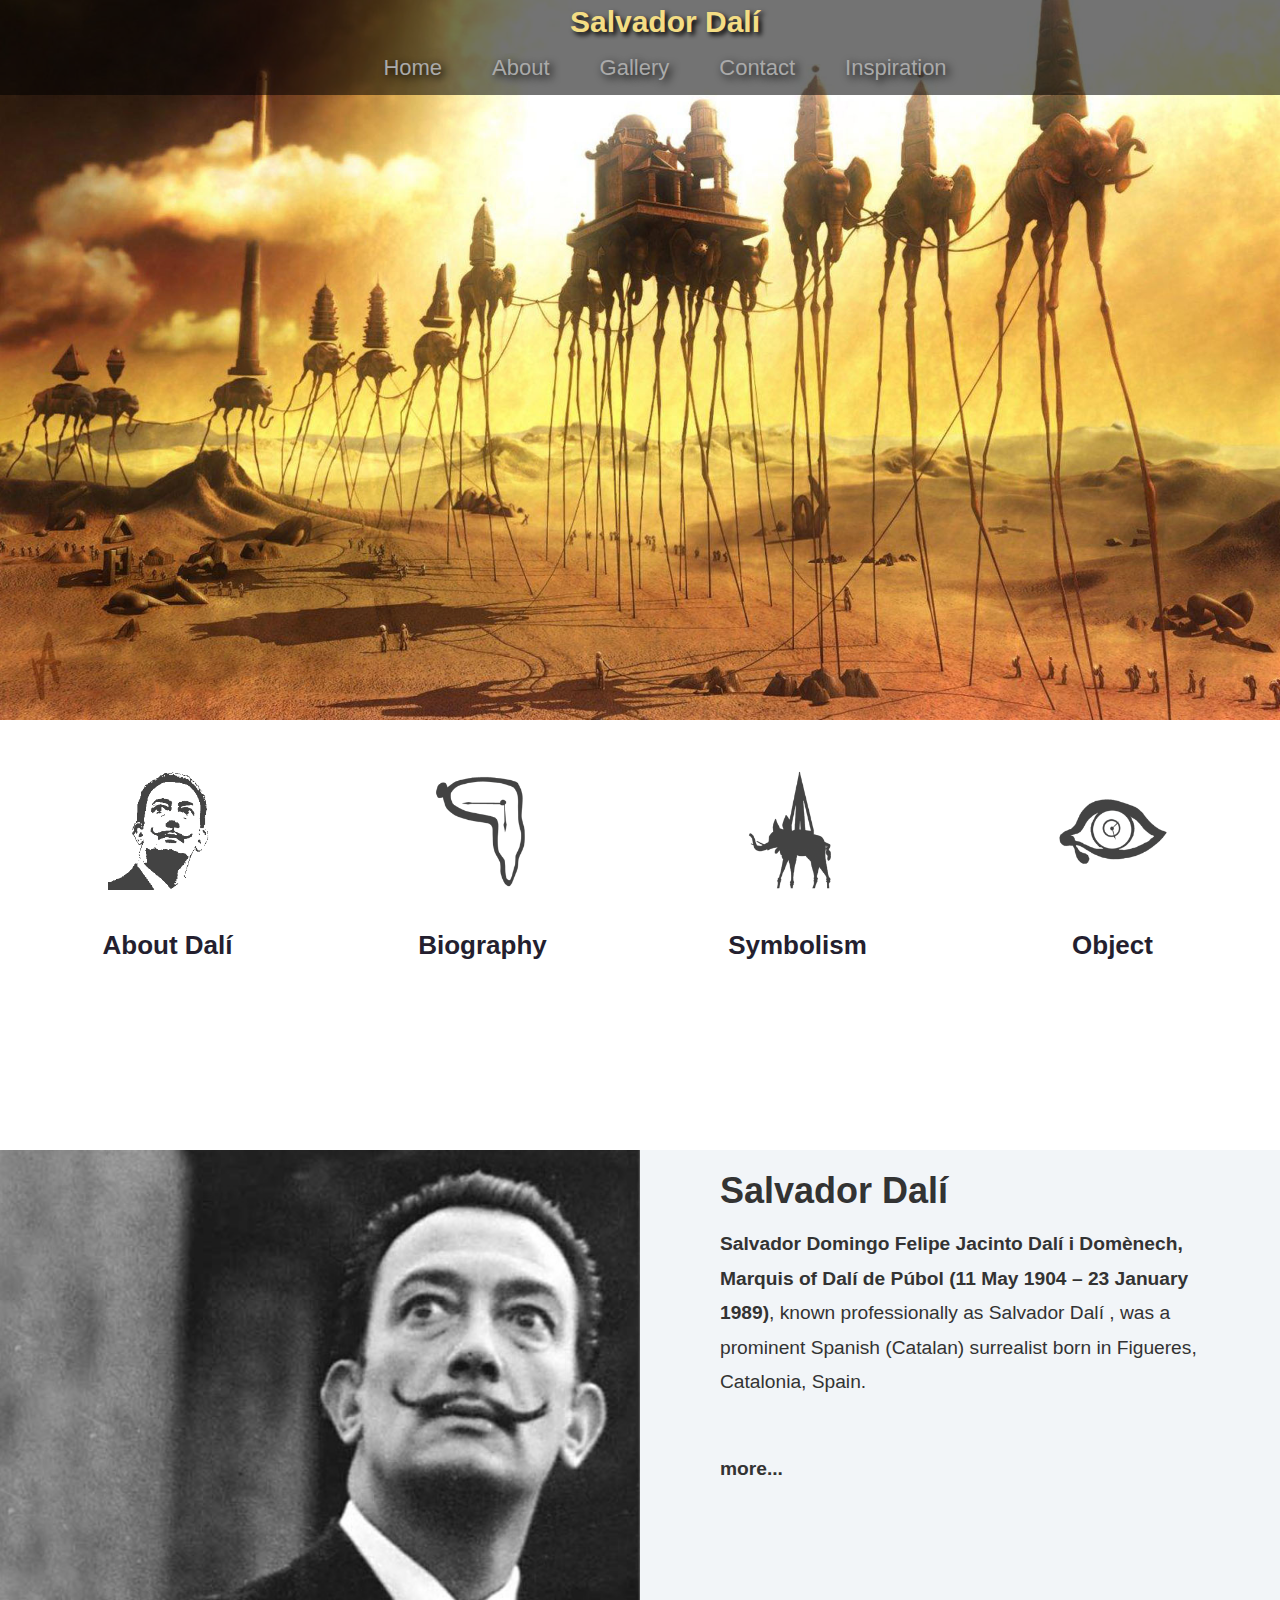
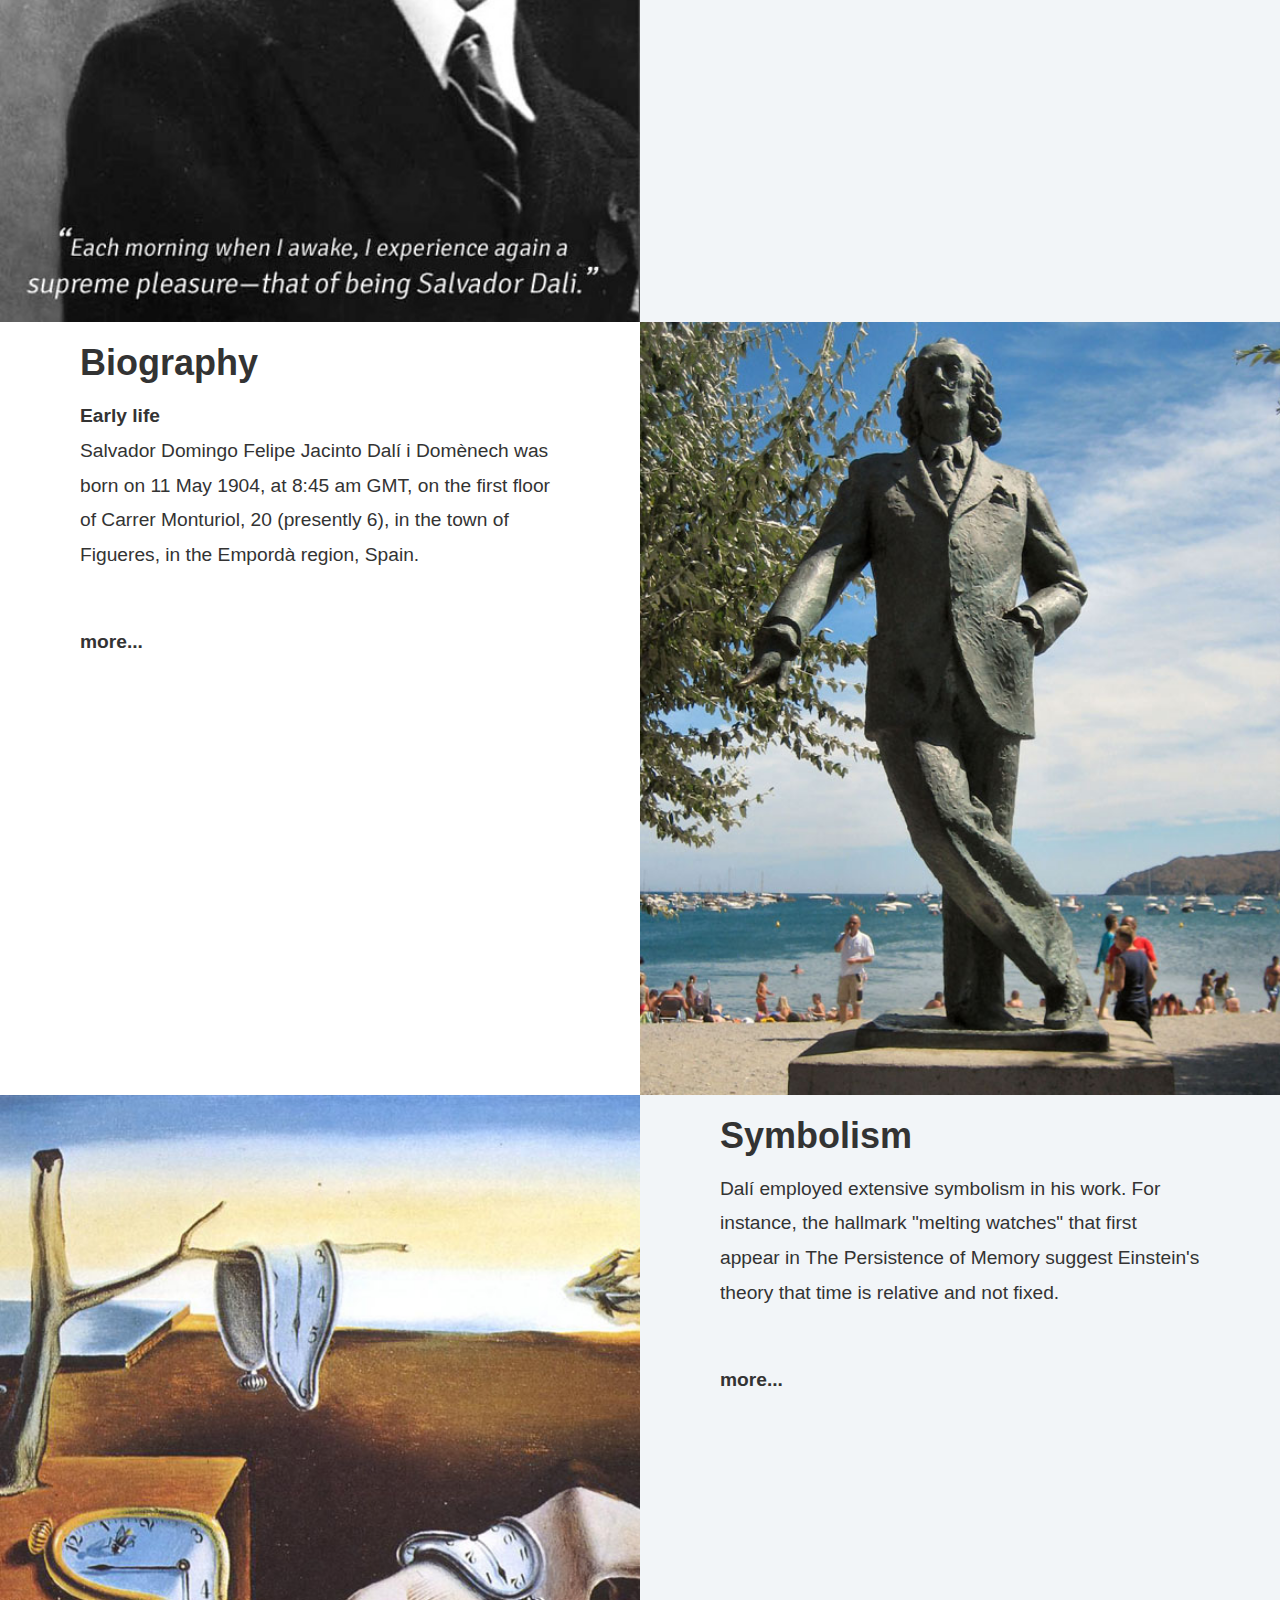
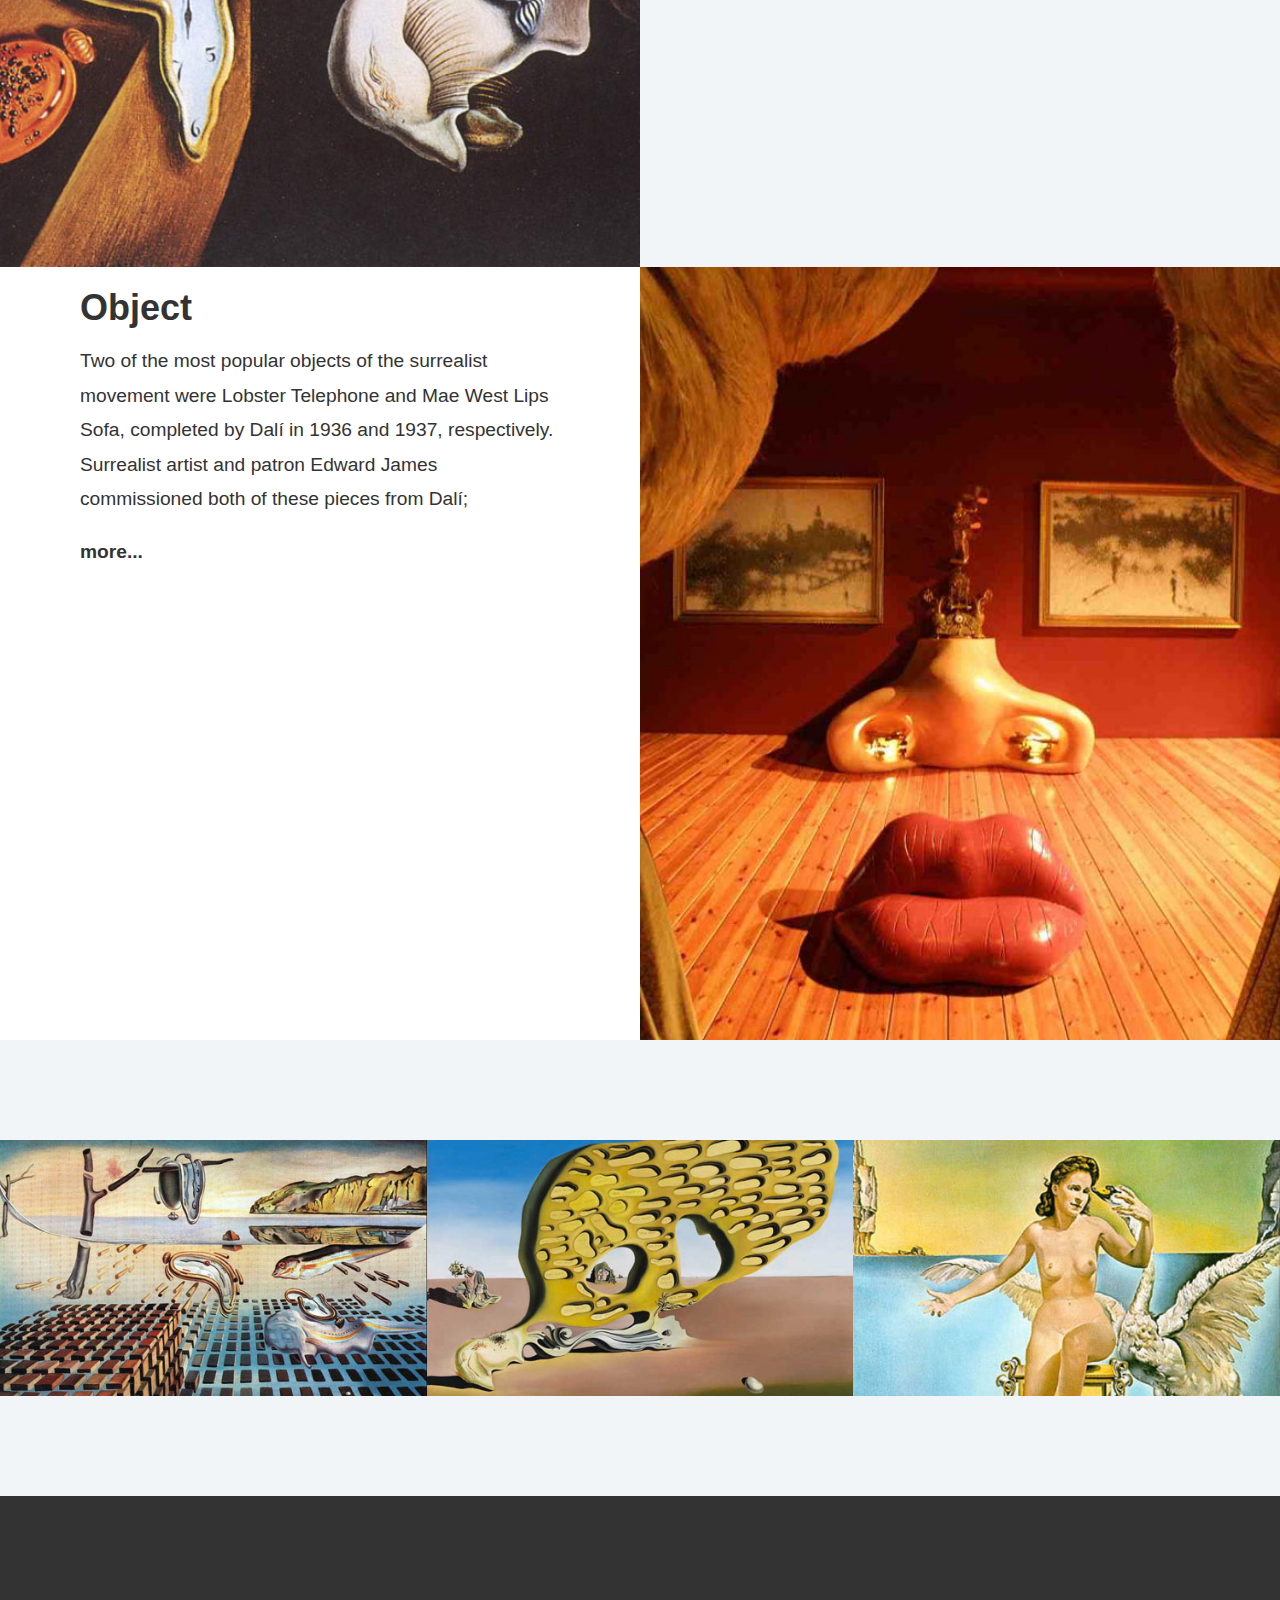
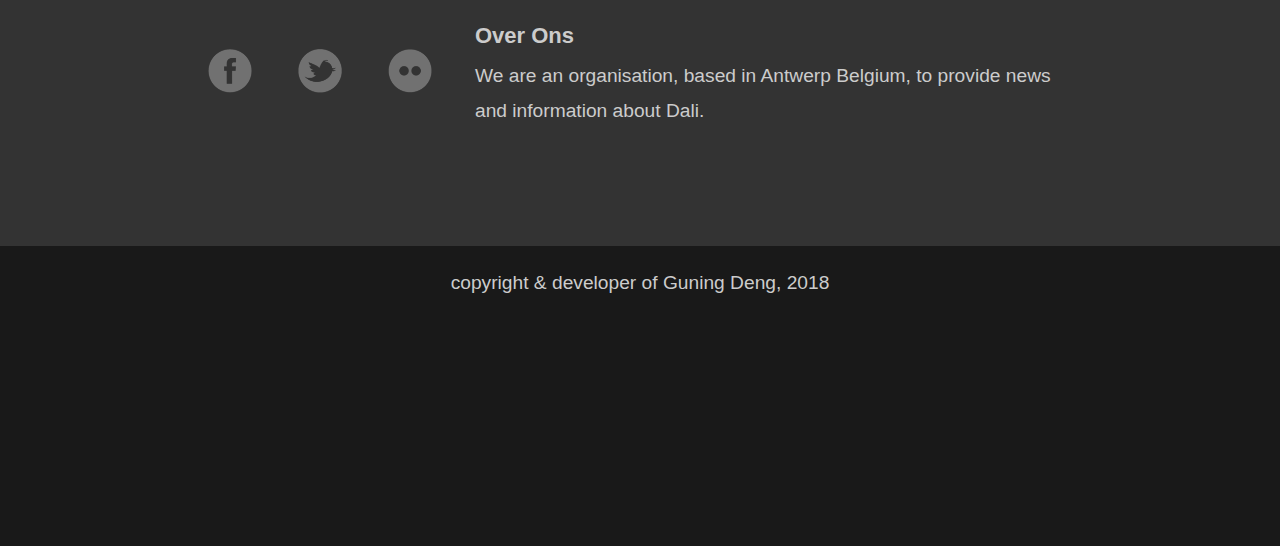
==== commit 15790849: "2.1 Edition" ====
--- a/about.html
+++ b/about.html
@@ -19,7 +19,6 @@
                    </div>
                </div>
        </div>
-           
            
        <div id="hamburgmenu-page">
           <div class="hamburg-1"></div>
@@ -74,7 +73,7 @@
            <img src="img/portrait.jpg" alt="">
            <a name="sd"></a>
            </div>
-           <articel class="texblokr">
+           <article class="texblokr">
                <h1>Salvador Dalí</h1>
                <p class="intro"><strong>Salvador Domingo Felipe Jacinto Dalí i Domènech, Marquis of Dalí de Púbol (11 May 1904 – 23 January 1989)</strong>, known professionally as Salvador Dalí , was a prominent Spanish (Catalan) surrealist born in Figueres, Catalonia, Spain.
                <br><br>
@@ -82,7 +81,7 @@
                <a href="https://nl.wikipedia.org/wiki/Salvador_Dal%C3%AD" target="_blank" class="morelink">
                   <p><strong>more...</strong></p>
                </a>
-           </articel>
+           </article>
        </section>
        
        <section class="leftimg">
@@ -91,7 +90,7 @@
               <img src="img/Salvador_Dali_-_Statue_-_Cadaques_-_Spain.jpg" alt="">
               
            </div>
-           <articel class="texblokl">
+           <article class="texblokl">
                <h1>Biography</h1>
                <p class="intro"><strong>Early life</strong><br>
                Salvador Domingo Felipe Jacinto Dalí i Domènech was born on 11 May 1904, at 8:45 am GMT, on the first floor of Carrer Monturiol, 20 (presently 6), in the town of Figueres, in the Empordà region, Spain.
@@ -100,7 +99,7 @@
                <a href="https://nl.wikipedia.org/wiki/Salvador_Dal%C3%AD" target="_blank" class="morelink">
                   <p><strong>more...</strong></p>
                </a> <br>
-           </articel>
+           </article>
            
        </section>
        
@@ -109,14 +108,14 @@
            <div class="imgbox">
            <img src="img/1931.jpg" alt="">
            </div>
-           <articel class="texblokr">
+           <article class="texblokr">
                <h1>Symbolism</h1>
                <p class="intro">Dalí employed extensive symbolism in his work. For instance, the hallmark "melting watches" that first appear in The Persistence of Memory suggest Einstein's theory that time is relative and not fixed. <br><br>
                </p> <br>
                <a href="https://nl.wikipedia.org/wiki/Salvador_Dal%C3%AD" target="_blank" class="morelink">
                   <p><strong>more...</strong></p>
                </a> <br>
-           </articel>
+           </article>
            
        </section>
        
@@ -125,14 +124,14 @@
          <div class="imgbox">
            <img src="img/mae-west-room.jpg" alt="">
            </div>
-         <articel class="texblokl">
+         <article class="texblokl">
            <h1>Object</h1>
            <p class="intro">Two of the most popular objects of the surrealist movement were Lobster Telephone and Mae West Lips Sofa, completed by Dalí in 1936 and 1937, respectively. Surrealist artist and patron Edward James commissioned both of these pieces from Dalí; 
            </p> <br>
            <a href="https://nl.wikipedia.org/wiki/Salvador_Dal%C3%AD" target="_blank" class="morelink">
                   <p><strong>more...</strong></p>
            </a> <br>
-        </articel>
+        </article>
            
        </section>
        
--- a/css/style.css
+++ b/css/style.css
@@ -392,14 +392,14 @@
     object-fit: contain;
 }
 
-articel.texblokr {
+article.texblokr {
     width: 100vw;
     padding: 20px;
     background: #f2f5f8;
     color: #333;
 }
 
-articel.texblokl{
+article.texblokl{
     width: 100vw;
     padding: 20px;
     background: #fff;
@@ -913,8 +913,9 @@
         font-size: 36px;
     }
     
-    articel.texblokr {
+    article.texblokr {
         width: 50vw;
+        padding: 20px 80px;
     }
     
     .leftimg {
@@ -922,8 +923,9 @@
         flex-direction: row-reverse;
     }
     
-    articel.texblokl {
+    article.texblokl {
         width: 50vw;
+        padding: 20px 80px;
     }
     
     section.under {
@@ -936,7 +938,7 @@
     }
     /*-------contact---------*/
     #inform {
-        width: 50vw;
+        width: 100%;
     }
     #gmap {
         width: 50vw;
